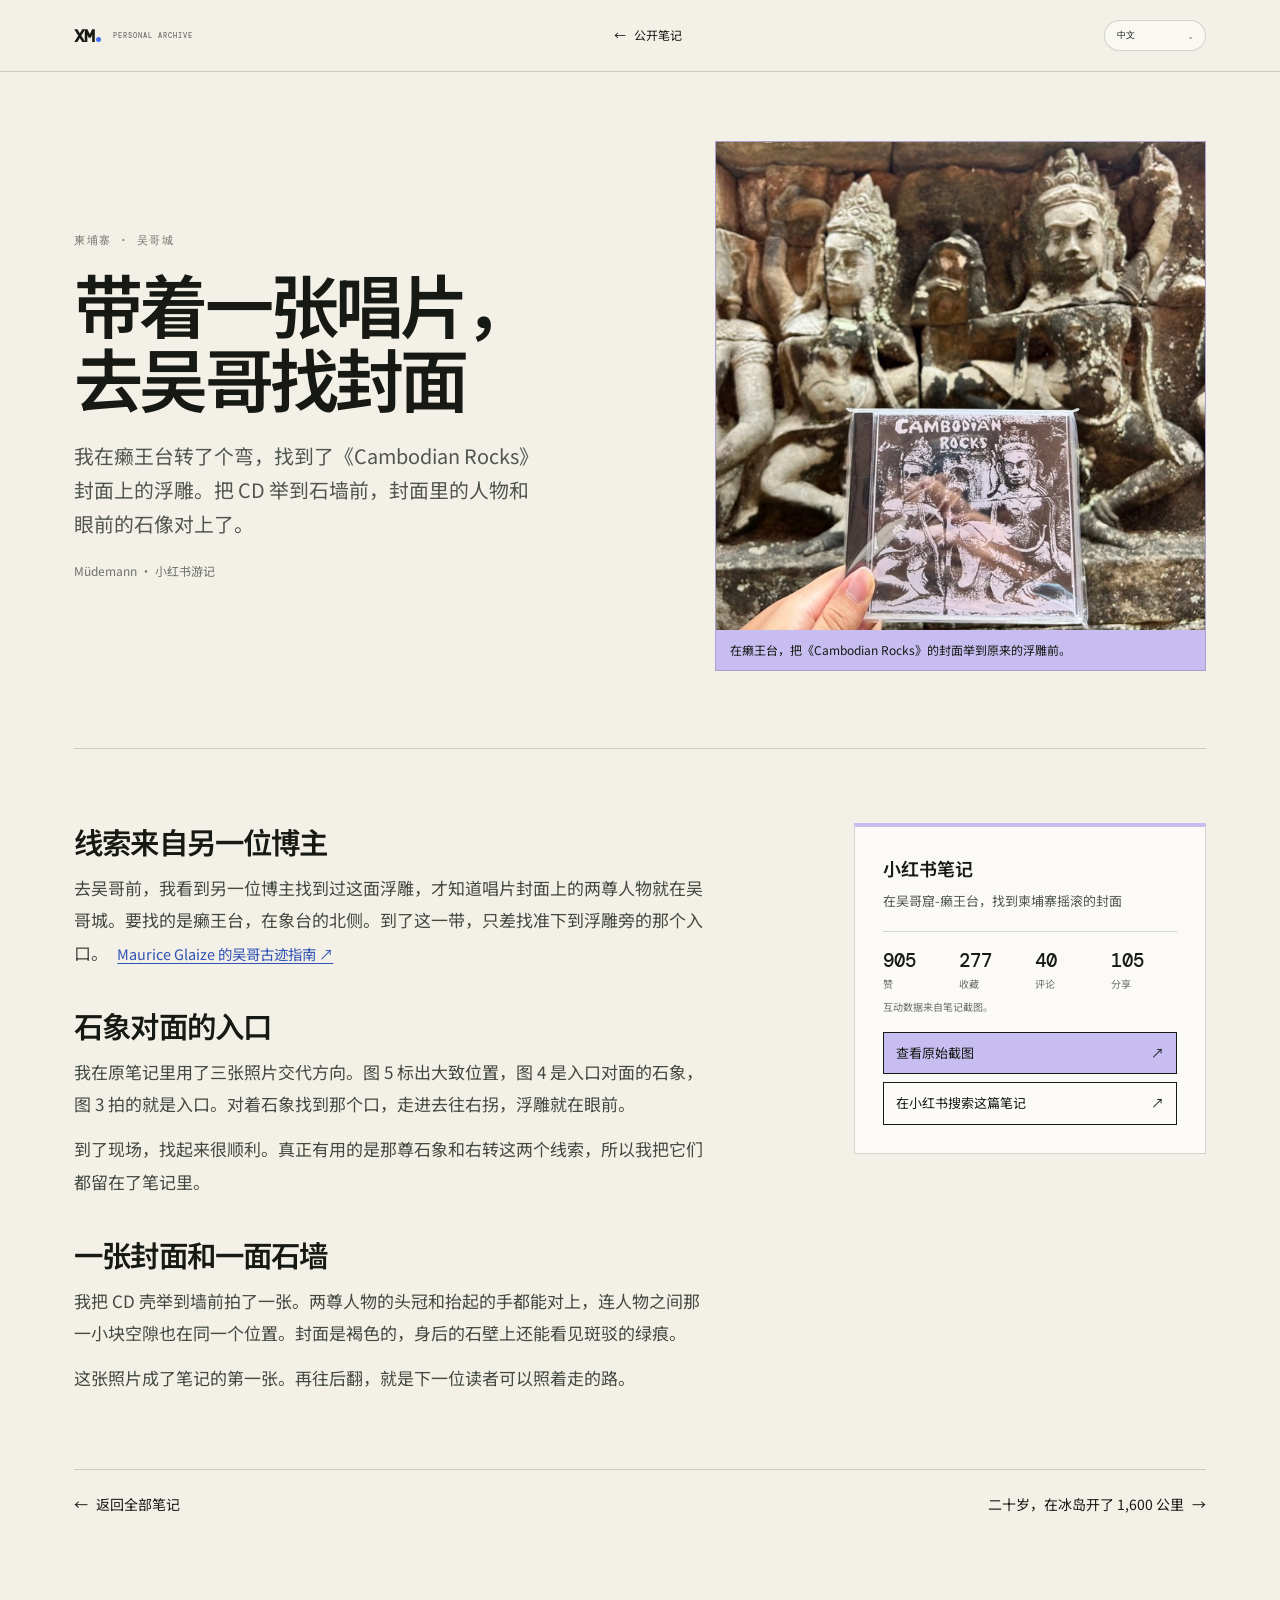
==== notes/angkor.html @ ea7322c1 "Remove private files and publish sanitized portfolio assets" ====
<!doctype html>
<html lang="zh-CN">
  <head>
    <meta charset="UTF-8" />
    <meta name="viewport" content="width=device-width, initial-scale=1.0" />
    <meta name="description" content="我在癞王台转了个弯，找到了《Cambodian Rocks》封面上的浮雕。把 CD 举到石墙前，封面里的人物和眼前的石像对上了。" />
    <title>带着一张唱片，去吴哥找封面 · 曹轩鸣</title>
    <link rel="icon" href="../assets/favicon.svg" type="image/svg+xml" />
    <link rel="preconnect" href="https://fonts.googleapis.com" />
    <link rel="preconnect" href="https://fonts.gstatic.com" crossorigin />
    <link href="https://fonts.googleapis.com/css2?family=DM+Mono:wght@400;500&amp;family=Noto+Sans+SC:wght@400;500;600&amp;display=swap" rel="stylesheet" />
    <link rel="stylesheet" href="../styles.css" />
    <script async src="https://www.googletagmanager.com/gtag/js?id=G-6K86D0B568"></script>
    <script>
      window.dataLayer = window.dataLayer || [];
      function gtag() { dataLayer.push(arguments); }
      gtag('js', new Date());
      gtag('config', 'G-6K86D0B568');
    </script>
  </head>
  <body class="story-page" data-story="angkor" data-next-story="iceland">
    <header class="nav story-nav">
      <a class="logo" href="../index.html" aria-label="曹轩鸣 · Personal Archive"><span>XM</span><small>PERSONAL ARCHIVE</small></a>
      <a class="story-back" href="../index.html#social"><span aria-hidden="true">←</span><span data-i18n="backToNotes">公开笔记</span></a>
      <div class="language-picker">
        <button class="lang" type="button" aria-expanded="false" aria-controls="story-language-options"><span class="current-language">中文</span>⌄</button>
        <div class="language-menu" id="story-language-options">
          <button type="button" data-lang="zh" class="active">中文 <span>CN</span></button>
          <button type="button" data-lang="en">English <span>EN</span></button>
          <button type="button" data-lang="de">Deutsch <span>DE</span></button>
          <button type="button" data-lang="nl">Nederlands <span>NL</span></button>
        </div>
      </div>
    </header>
    <main class="story-main section">
      <article aria-labelledby="story-title">
        <header class="story-hero">
          <div>
            <p class="section-index" data-i18n="place">柬埔寨 · 吴哥城</p>
            <h1 id="story-title" data-i18n="title">带着一张唱片，去吴哥找封面</h1>
            <p class="story-intro" data-i18n="intro">我在癞王台转了个弯，找到了《Cambodian Rocks》封面上的浮雕。把 CD 举到石墙前，封面里的人物和眼前的石像对上了。</p>
            <p class="story-byline">Müdemann <span aria-hidden="true">·</span> <span data-i18n="byline">小红书游记</span></p>
          </div>
          <figure class="story-hero-media">
            <div class="story-visual story-visual--angkor">
              <img src="../assets/web/note-angkor.jpg" width="647" height="1400" decoding="async" alt="" />
            </div>
            <figcaption data-i18n="caption">在癞王台，把《Cambodian Rocks》的封面举到原来的浮雕前。</figcaption>
          </figure>
        </header>
        <div class="story-layout">
          <div class="story-body">
            <section>
              <h2 data-i18n="section1">线索来自另一位博主</h2>
              <p><span data-i18n="section1p1">去吴哥前，我看到另一位博主找到过这面浮雕，才知道唱片封面上的两尊人物就在吴哥城。要找的是癞王台，在象台的北侧。到了这一带，只差找准下到浮雕旁的那个入口。</span> <a class="story-reference" href="https://www.theangkorguide.com/text/part-two/angkorthom/leperkingterrace.htm" target="_blank" rel="noopener" data-i18n="section1p1Link">Maurice Glaize 的吴哥古迹指南 ↗</a></p>
            </section>
            <section>
              <h2 data-i18n="section2">石象对面的入口</h2>
              <p data-i18n="section2p1">我在原笔记里用了三张照片交代方向。图 5 标出大致位置，图 4 是入口对面的石象，图 3 拍的就是入口。对着石象找到那个口，走进去往右拐，浮雕就在眼前。</p>
              <p data-i18n="section2p2">到了现场，找起来很顺利。真正有用的是那尊石象和右转这两个线索，所以我把它们都留在了笔记里。</p>
            </section>
            <section>
              <h2 data-i18n="section3">一张封面和一面石墙</h2>
              <p data-i18n="section3p1">我把 CD 壳举到墙前拍了一张。两尊人物的头冠和抬起的手都能对上，连人物之间那一小块空隙也在同一个位置。封面是褐色的，身后的石壁上还能看见斑驳的绿痕。</p>
              <p data-i18n="section3p2">这张照片成了笔记的第一张。再往后翻，就是下一位读者可以照着走的路。</p>
            </section>
          </div>
          <aside class="story-source" aria-labelledby="note-source-heading">
            <h2 id="note-source-heading" data-i18n="sourceTitle">小红书笔记</h2>
            <p class="story-original-title" lang="zh-CN">在吴哥窟-癞王台，找到柬埔寨摇滚的封面</p>
            <dl class="story-stats">
              <div><dt data-i18n="likes">赞</dt><dd>905</dd></div>
              <div><dt data-i18n="saves">收藏</dt><dd>277</dd></div>
              <div><dt data-i18n="comments">评论</dt><dd>40</dd></div>
              <div><dt data-i18n="shares">分享</dt><dd>105</dd></div>
            </dl>
            <p class="story-stats-source" data-i18n="statsSource">互动数据来自笔记截图。</p>
            <a class="story-source-link" href="../assets/IMG_6434.PNG" target="_blank" rel="noopener"><span data-i18n="openScreenshot">查看原始截图</span><span aria-hidden="true">↗</span></a>
            <a class="story-source-link" href="https://www.xiaohongshu.com/search_result/?keyword=%E7%99%9E%E7%8E%8B%E5%8F%B0%20%E6%89%BE%E5%88%B0%E6%9F%AC%E5%9F%94%E5%AF%A8%E6%91%87%E6%BB%9A%E7%9A%84%E5%B0%81%E9%9D%A2" target="_blank" rel="noopener"><span data-i18n="searchXhs">在小红书搜索这篇笔记</span><span aria-hidden="true">↗</span></a>
          </aside>
        </div>
      </article>
      <nav class="story-next" aria-label="故事导航">
        <a href="../index.html#social"><span aria-hidden="true">←</span><span data-i18n="allStories">返回全部笔记</span></a>
        <a href="./iceland.html" rel="next"><span data-i18n="nextStory">二十岁，在冰岛开了 1,600 公里</span><span aria-hidden="true">→</span></a>
      </nav>
    </main>
    <script src="../language.js"></script>
    <script src="./translations.js"></script>
  </body>
</html>
---- styles.css ----
:root {
  --ink: #171914;
  --paper: #f3f0e7;
  --paper-deep: #e8e4d9;
  --white: #fbfaf6;
  --muted: #6d716b;
  --line: rgba(23, 25, 20, .17);
  --blue: #456ff2;
  --blue-soft: #b9cdf8;
  --red: #f0644d;
  --lime: #d6ed68;
  --lilac: #c8bdf1;
  --pad: clamp(24px, 5.8vw, 92px);
}

* { box-sizing: border-box; }
html { scroll-behavior: smooth; }
body { margin: 0; background: var(--paper); color: var(--ink); font-family: "Noto Sans SC", sans-serif; overflow-x: hidden; }
a { color: inherit; text-decoration: none; }
button { color: inherit; font: inherit; }
[id] { scroll-margin-top: 82px; }
.section { padding-left: var(--pad); padding-right: var(--pad); }
.section-index { margin: 0; color: var(--muted); font: 500 11px "DM Mono", monospace; letter-spacing: .13em; text-transform: uppercase; }

/* Navigation */
.nav { position: fixed; z-index: 30; inset: 0 0 auto; height: 72px; padding: 0 var(--pad); display: flex; align-items: center; border-bottom: 1px solid var(--line); background: rgba(243, 240, 231, .88); backdrop-filter: blur(18px); }
.logo { display: flex; align-items: center; gap: 12px; }
.logo > span { font: 600 18px "DM Mono", monospace; letter-spacing: -.08em; }
.logo > span:after { content: ""; display: inline-block; width: 5px; height: 5px; margin-left: 3px; border-radius: 50%; background: var(--blue); }
.logo small { color: var(--muted); font: 500 7px "DM Mono", monospace; letter-spacing: .14em; }
.nav nav { display: flex; gap: 29px; margin: auto; font-size: 12px; }
.nav nav a { position: relative; transition: color .2s; }
.nav nav a:after { content: ""; position: absolute; left: 0; bottom: -8px; width: 0; height: 1px; background: currentColor; transition: width .25s; }
.nav nav a:hover:after, .nav nav a.active:after { width: 100%; }
.nav nav a.active { color: var(--blue); }
.language-picker { position: relative; }
.lang { min-width: 102px; padding: 8px 12px; display: flex; justify-content: space-between; align-items: center; gap: 10px; border: 1px solid var(--line); border-radius: 100px; background: rgba(251, 250, 246, .8); font: 500 9px "DM Mono", monospace; cursor: pointer; }
.language-menu { display: none; position: absolute; right: 0; top: 44px; width: 168px; padding: 6px; background: var(--white); border: 1px solid var(--ink); box-shadow: 5px 5px 0 var(--ink); }
.language-picker.open .language-menu { display: block; }
.language-menu button { width: 100%; padding: 10px 9px; display: flex; justify-content: space-between; border: 0; background: transparent; font-size: 11px; text-align: left; cursor: pointer; }
.language-menu button:hover, .language-menu button.active { background: var(--lime); }
.language-menu span { color: var(--muted); font: 8px "DM Mono", monospace; }

/* Hero */
.hero { min-height: max(760px, 100svh); padding-top: 130px; padding-bottom: 72px; position: relative; display: flex; flex-direction: column; justify-content: center; overflow: hidden; background: linear-gradient(120deg, var(--paper) 0 58%, #e9edf5 58% 100%); }
.hero-kicker { position: relative; z-index: 4; color: var(--muted); font: 500 9px "DM Mono", monospace; letter-spacing: .11em; text-transform: uppercase; }
.status-dot { display: inline-block; width: 6px; height: 6px; margin: 0 10px 1px 0; border-radius: 50%; background: var(--blue); }
.hero-place { margin-left: 26px; }
.hero h1 { position: relative; z-index: 4; width: 67%; margin: 38px 0 54px; font-size: clamp(48px, 6.4vw, 86px); font-weight: 600; line-height: 1.02; letter-spacing: -.075em; }
.hero h1 em, .contact h2 em { color: var(--red); font-family: "Playfair Display", serif; font-weight: 600; }
.scribble { position: relative; z-index: 1; white-space: nowrap; }
.scribble:after { content: ""; position: absolute; z-index: -1; left: 1%; right: -2%; bottom: 5%; height: 10px; border-radius: 50%; background: var(--lime); transform: rotate(-1deg); }
.hero-bottom { position: relative; z-index: 5; width: 57%; display: flex; justify-content: space-between; align-items: end; }
.hero-bottom p { margin: 0; color: #545952; font-size: 13px; line-height: 1.85; }
.round-link { width: 52px; height: 52px; display: grid; place-items: center; border: 1px solid var(--ink); border-radius: 50%; font-size: 18px; transition: .25s; }
.round-link:hover { color: white; background: var(--blue); border-color: var(--blue); transform: translateY(4px); }
.hero-photo { position: absolute; z-index: 2; right: 5.8vw; bottom: 8%; width: min(39vw, 600px); height: 59vh; min-height: 470px; margin: 0; overflow: hidden; background: var(--blue-soft); border: 1px solid rgba(23,25,20,.28); }
.hero-photo:after { content: ""; position: absolute; inset: 0; box-shadow: inset 0 0 0 1px rgba(255,255,255,.18); pointer-events: none; }
.hero-photo img { width: 100%; height: calc(100% - 52px); display: block; object-fit: cover; filter: saturate(.88) contrast(.96); transition: transform 1.2s cubic-bezier(.2,.7,.1,1); }
.hero-photo:hover img { transform: scale(1.025); }
.hero-photo figcaption { height: 52px; padding: 8px 12px; display: flex; flex-direction: column; justify-content: center; background: var(--blue-soft); }
.hero-photo figcaption span { color: #394154; font: 7px "DM Mono", monospace; }
.hero-photo figcaption b { margin-top: 3px; font-size: 10px; font-weight: 600; }
.hero-sticker { position: absolute; z-index: 6; display: flex; flex-direction: column; align-items: center; justify-content: center; text-align: center; font: 500 9px/1.5 "DM Mono", monospace; }
.sticker-one { top: 19%; right: 3.2vw; width: 78px; height: 78px; border: 1px solid var(--ink); border-radius: 50%; background: var(--paper); transform: rotate(8deg); }
.sticker-two { right: 39vw; bottom: 13%; width: 75px; height: 64px; background: var(--lime); transform: rotate(-4deg); }
.sticker-two { font-size: 20px; }
.sticker-two small { margin-top: 1px; font-size: 6px; letter-spacing: .08em; }
.orbit { display: none; }

/* Index */
.explore { padding-top: 105px; padding-bottom: 125px; background: var(--white); }
.explore-heading { margin-bottom: 48px; display: flex; align-items: end; justify-content: space-between; }
.explore-heading h2 { margin: 13px 0 0; font-size: clamp(32px, 3.8vw, 52px); font-weight: 600; letter-spacing: -.055em; }
.explore-heading > p { max-width: 310px; margin: 0; color: var(--muted); font-size: 12px; line-height: 1.8; }
.portal-grid { display: grid; grid-template-columns: repeat(4, 1fr); border-top: 1px solid var(--ink); border-bottom: 1px solid var(--ink); }
.portal-card { min-height: 285px; padding: 22px; position: relative; display: flex; flex-direction: column; align-items: flex-start; overflow: hidden; border: 0; border-right: 1px solid var(--line); background: transparent; text-align: left; cursor: pointer; transition: background .3s; }
.portal-card:last-child { border-right: 0; }
.portal-card:before { content: ""; position: absolute; inset: 0 auto 0 0; width: 3px; background: var(--accent); transform: scaleY(0); transform-origin: bottom; transition: transform .3s; }
.portal-card:hover { background: rgba(23,25,20,.025); }
.portal-card:hover:before { transform: scaleY(1); }
.academic-card { --accent: #e2bc36; }
.internship-card { --accent: var(--red); }
.social-card { --accent: var(--blue); }
.life-card { --accent: #8b73d4; }
.portal-no { color: var(--muted); font: 8px "DM Mono", monospace; }
.portal-icon { margin: auto 0; color: var(--accent); font: 500 36px "DM Mono", monospace; transition: transform .3s; }
.portal-card:hover .portal-icon { transform: translateY(-5px); }
.portal-card strong { font-size: 18px; font-weight: 600; }
.portal-card small { margin: 6px 0 22px; color: var(--muted); font-size: 11px; line-height: 1.55; }
.portal-card i { color: var(--muted); font: 9px "DM Mono", monospace; font-style: normal; letter-spacing: .06em; }
.ticker { padding: 11px 0; overflow: hidden; background: var(--blue); color: white; white-space: nowrap; font: 8px "DM Mono", monospace; letter-spacing: .17em; }
.ticker div { width: max-content; animation: ticker 30s linear infinite; }
.ticker i { margin: 0 28px; color: var(--lime); font-style: normal; }
@keyframes ticker { to { transform: translateX(-50%); } }

/* Profile */
.intro { padding-top: 135px; padding-bottom: 150px; }
.intro-grid { margin-top: 58px; display: grid; grid-template-columns: 1.18fr .82fr; gap: 10vw; }
.intro h2 { margin: 0; font-size: clamp(34px, 4.2vw, 60px); font-weight: 600; line-height: 1.13; letter-spacing: -.06em; }
.intro h2 span { color: var(--blue); }
.intro-copy > p { margin: 5px 0 48px; color: #575d56; font-size: 14px; line-height: 2; }
.facts { padding-top: 22px; display: grid; grid-template-columns: repeat(3, 1fr); gap: 18px; border-top: 1px solid var(--line); }
.facts strong { display: block; font: 400 26px "DM Mono", monospace; }
.facts span { display: block; margin-top: 5px; color: var(--muted); font-size: 9px; }
.travel-fact i { display: block; margin-top: 7px; color: var(--blue); font: 6px "DM Mono", monospace; font-style: normal; transition: transform .2s; }
.travel-fact:hover i { transform: translateX(5px); }

/* Practice */
.work { padding-top: 110px; padding-bottom: 125px; background: #1b1f1c; color: #f6f4ed; }
.work .section-index, .section-head > p:last-child { color: #8e9791; }
.section-head { display: flex; justify-content: space-between; }
.section-head > p:last-child { margin: 0; font: 8px "DM Mono", monospace; letter-spacing: .09em; }
.work-intro { margin: 52px 0 80px; display: grid; grid-template-columns: 1fr .65fr; gap: 12vw; align-items: end; }
.work-intro h2 { margin: 0; font-size: clamp(34px, 4.3vw, 60px); font-weight: 500; line-height: 1.1; letter-spacing: -.06em; }
.work-intro p { margin: 0 0 6px; color: #aeb5b0; font-size: 13px; line-height: 1.85; }
.work-card { padding: 35px 0; display: grid; grid-template-columns: 48px 1fr minmax(155px, 210px); gap: 3.5vw; border-top: 1px solid rgba(255,255,255,.16); transition: padding .25s, background .25s; }
.work-card:last-child { border-bottom: 1px solid rgba(255,255,255,.16); }
.work-card:hover { padding-left: 12px; padding-right: 12px; background: rgba(255,255,255,.025); }
.work-no { color: #707a74; font: 8px "DM Mono", monospace; }
.work-meta { display: flex; justify-content: space-between; gap: 18px; color: #b4bcb6; font: 12px "DM Mono", monospace; letter-spacing: .02em; }
.work-meta span:first-child { color: #f6f4ed; font-weight: 500; }
.work-meta span { overflow-wrap: anywhere; }
.work-meta i { font-style: normal; }
.work h3 { margin: 15px 0; font-size: clamp(21px, 2.15vw, 30px); font-weight: 500; letter-spacing: -.035em; }
.work-main > p { max-width: 700px; margin: 0; color: #adb4af; font-size: 13px; line-height: 1.8; }
.tags { display: flex; flex-wrap: wrap; gap: 6px; margin-top: 18px; }
.tags span { padding: 4px 8px; border: 1px solid #4b534e; border-radius: 30px; color: #aeb6b0; font: 7px "DM Mono", monospace; }
.metric { padding-left: 27px; display: grid; align-content: center; border-left: 1px solid rgba(255,255,255,.13); }
.metric strong { margin-top: 8px; color: #cbd7ff; font: 400 clamp(15px, 1.45vw, 21px) "DM Mono", monospace; }
.metric span { color: #9aa49d; font-size: 10px; }

/* Academic */
.education { padding-top: 135px; padding-bottom: 150px; background: var(--paper); }
.academic-intro { margin-bottom: 68px; display: grid; grid-template-columns: 150px 1fr .58fr; gap: 4vw; align-items: end; }
.academic-intro h2 { margin: 0; font-size: clamp(33px, 4vw, 56px); font-weight: 600; line-height: 1.1; letter-spacing: -.06em; }
.academic-intro h2 span { color: var(--blue); }
.academic-intro > p:last-child { margin: 0; color: var(--muted); font-size: 11px; line-height: 1.9; }
.edu-list article { padding: 27px 0; display: grid; grid-template-columns: 150px 1fr 1fr auto; align-items: center; border-top: 1px solid var(--line); }
.edu-list article:last-child { border-bottom: 1px solid var(--line); }
.edu-list time, .edu-list article > span { color: var(--muted); font: 8px "DM Mono", monospace; }
.edu-list h3 { margin: 0; font-size: 18px; font-weight: 600; }
.edu-list p { margin: 0; color: var(--muted); font-size: 10px; }
.course-rail { margin-top: 62px; }
.course-rail-head { margin-bottom: 18px; display: flex; align-items: end; justify-content: space-between; gap: 24px; }
.course-rail-head h3 { margin: 9px 0 0; font-size: 25px; font-weight: 500; letter-spacing: -.035em; }
.course-rail-head > span { color: var(--muted); font: 9px "DM Mono", monospace; }
.course-track { padding: 2px 2px 17px; display: grid; grid-auto-columns: minmax(285px, 1fr); grid-auto-flow: column; gap: 10px; overflow-x: auto; overscroll-behavior-inline: contain; scroll-snap-type: x mandatory; scrollbar-color: var(--blue) rgba(23,25,20,.1); scrollbar-width: thin; }
.course-track::-webkit-scrollbar { height: 6px; }
.course-track::-webkit-scrollbar-track { background: rgba(23,25,20,.08); }
.course-track::-webkit-scrollbar-thumb { background: var(--blue); }
.course-card { min-height: 255px; padding: 22px; position: relative; display: flex; flex-direction: column; scroll-snap-align: start; border: 1px solid var(--line); background: var(--white); }
.course-card:nth-child(2) { background: #d9e2f8; }
.course-card:nth-child(3) { background: #f2d5cf; }
.course-card > span { color: var(--muted); font: 9px "DM Mono", monospace; letter-spacing: .06em; }
.course-card h4 { max-width: 320px; margin: auto 0 12px; font-size: 20px; font-weight: 600; line-height: 1.28; letter-spacing: -.025em; }
.course-card p { max-width: 390px; margin: 0; color: #4e554f; font-size: 11px; line-height: 1.75; }
.course-card b { margin-top: 17px; color: var(--muted); font: 9px "DM Mono", monospace; letter-spacing: .07em; }
.thesis-feature { margin-top: 78px; padding: clamp(26px, 4.2vw, 58px); color: white; background: var(--blue); }
.thesis-title { position: relative; }
.thesis-title > span { color: #cbd7ff; font: 7px "DM Mono", monospace; letter-spacing: .08em; }
.thesis-title h3 { max-width: 80%; margin: 20px 0 2px; font-size: clamp(31px, 4.2vw, 58px); font-weight: 500; letter-spacing: -.06em; }
.thesis-title > p { margin: 0; color: #d8e0fb; font: 10px "DM Mono", monospace; }
.thesis-score { position: absolute; right: 0; top: 0; width: auto; height: auto; padding: 9px 11px; display: flex; flex-direction: column; align-items: flex-start; justify-content: center; border: 1px solid rgba(255,255,255,.42); }
.thesis-score b { font: 500 8px "DM Mono", monospace; letter-spacing: .05em; }
.thesis-score small { margin-top: 4px; color: #cbd7ff; font-size: 7px; }
.field-model { margin: 50px 0 42px; display: grid; grid-template-columns: 1.15fr .8fr 2.2fr .8fr 1.15fr; border: 1px solid rgba(255,255,255,.45); }
.field-model div { min-height: 95px; padding: 13px 9px; display: flex; flex-direction: column; justify-content: space-between; border-right: 1px solid rgba(255,255,255,.35); }
.field-model div:last-child { border: 0; }
.field-model div:nth-child(2), .field-model div:nth-child(4) { color: var(--ink); background: var(--lime); }
.field-model span { font: 6px "DM Mono", monospace; }
.field-model b { font-size: 10px; }
.thesis-details { display: grid; grid-template-columns: repeat(3, 1fr); gap: 35px; }
.thesis-details section > span { color: var(--lime); font: 7px "DM Mono", monospace; }
.thesis-details h4 { margin: 14px 0 9px; font-size: 16px; font-weight: 600; line-height: 1.45; }
.thesis-details p { margin: 0; color: #d2daf6; font-size: 11px; line-height: 1.8; }
/* Social writing */
.social-life { padding-top: 125px; padding-bottom: 130px; display: grid; grid-template-columns: minmax(270px, .76fr) minmax(0, 1.24fr); column-gap: clamp(42px, 6vw, 100px); row-gap: clamp(52px, 6vw, 96px); align-items: center; background: #eeeade; }
.social-copy { container-type: inline-size; }
.social-copy h2 { margin: 40px 0 25px; font-size: clamp(38px, 4.2vw, 66px); font-weight: 600; line-height: 1.08; letter-spacing: -.06em; text-wrap: balance; }
.social-copy h2:lang(zh-CN) { font-size: clamp(32px, 11cqi, 66px); }
.social-copy h2 span { color: var(--blue); font-family: "Playfair Display", serif; font-style: italic; }
.social-copy h2:lang(zh-CN) span { white-space: nowrap; }
.social-copy > p { max-width: 570px; margin: 0; color: #5d635d; font-size: 12px; line-height: 1.9; }
.social-id { margin-top: 28px; padding: 12px 0; display: flex; align-items: center; gap: 14px; border-top: 1px solid var(--line); border-bottom: 1px solid var(--line); font: 8px "DM Mono", monospace; }
.social-id b { font-weight: 500; }
.copy-id { margin-left: auto; padding: 6px 9px; border: 1px solid var(--ink); background: transparent; font-size: 8px; cursor: pointer; }
.copy-id:hover { color: white; background: var(--ink); }
.social-metrics { margin-top: 42px; display: flex; gap: 3.5vw; }
.social-metrics strong { display: block; font: 400 clamp(22px, 2.7vw, 38px) "DM Mono", monospace; }
.social-metrics small { color: var(--muted); font-size: 8px; }
.story-shelf { min-width: 0; }
.story-shelf h3 { margin: 0 0 16px; padding-bottom: 12px; border-bottom: 1px solid var(--line); font-size: 15px; font-weight: 600; }
.story-grid { display: grid; grid-template-columns: repeat(2, minmax(0, 1fr)); gap: 14px; }
.story-card { display: flex; flex-direction: column; border: 1px solid var(--line); background: var(--white); transition: transform .25s, border-color .25s, box-shadow .25s; }
.story-card:hover { transform: translateY(-3px); border-color: var(--ink); box-shadow: 4px 4px 0 rgba(23,25,20,.12); }
.story-card:focus-visible, .story-page a:focus-visible { outline: 2px solid var(--blue); outline-offset: 3px; }
.story-visual { position: relative; overflow: hidden; aspect-ratio: 16 / 9; background: var(--paper-deep); }
.story-visual img { position: absolute; top: 50%; left: 0; display: block; width: 100%; height: auto; transform: translateY(var(--story-image-y)); }
.story-visual--angkor { --story-image-y: -54.8%; }
.story-visual--iceland { --story-image-y: -56%; }
.story-night img { inset: 0; height: 100%; object-fit: cover; transform: none; }
.story-visual--freitag { --story-image-y: -28%; }
.story-card .story-visual--freitag img { left: -7%; width: 114%; }
.story-card-copy { position: relative; flex: 1; padding: 16px 32px 20px 16px; border-top: 1px solid var(--line); }
.story-card-copy p { margin: 8px 0 0; color: #5d635d; font-size: 12px; line-height: 1.6; }
.story-card-copy .story-place { margin: 0; color: var(--muted); font: 500 10px/1.4 "DM Mono", "Noto Sans SC", monospace; letter-spacing: .04em; }
.story-card-copy h4 { margin: 7px 0 0; font-size: clamp(16px, 1.55vw, 23px); font-weight: 600; line-height: 1.25; letter-spacing: -.03em; }
.story-card-arrow { position: absolute; right: 13px; bottom: 15px; color: var(--blue); font: 18px "DM Mono", monospace; }
.note-gallery { grid-column: 1 / -1; min-width: 0; }
.gallery-label { padding: 0 2px 8px; display: flex; align-items: center; justify-content: space-between; gap: 20px; border-bottom: 1px solid var(--ink); color: var(--muted); font: 10px "DM Mono", "Noto Sans SC", monospace; letter-spacing: .04em; }
.gallery-utility, .note-scroll-controls { display: flex; align-items: center; }
.gallery-utility { gap: 13px; }
.note-scroll-controls button { width: 30px; height: 25px; padding: 0; border: 1px solid var(--line); background: transparent; font: 10px "DM Mono", monospace; cursor: pointer; transition: .2s; }
.note-scroll-controls button + button { border-left: 0; }
.note-scroll-controls button:hover { color: white; background: var(--blue); }
.note-scroll-controls button:disabled { opacity: .25; cursor: default; background: transparent; color: inherit; }
.note-stack { padding: 15px 2px 18px; display: flex; gap: 14px; overflow-x: auto; overscroll-behavior-inline: contain; scroll-snap-type: x mandatory; scrollbar-color: var(--blue) rgba(23,25,20,.1); scrollbar-width: thin; }
.note-stack::-webkit-scrollbar { height: 6px; }
.note-stack::-webkit-scrollbar-track { background: rgba(23,25,20,.08); }
.note-stack::-webkit-scrollbar-thumb { background: var(--blue); }
.note-card { flex: 0 0 clamp(238px, 22vw, 292px); scroll-snap-align: start; border: 1px solid var(--line); background: var(--white); transition: transform .28s, border-color .28s, box-shadow .28s; }
.note-card:nth-child(2) { background: #e0e8f8; }
.note-card:nth-child(3) { background: #f0dcd7; }
.note-card:nth-child(4) { background: #e7e2f3; }
.note-card:nth-child(5) { background: var(--lime); }
.note-card:hover { border-color: var(--ink); transform: translateY(-4px); box-shadow: 5px 5px 0 rgba(23,25,20,.1); }
.media-trigger { position: relative; display: block; padding: 0; overflow: hidden; border: 0; background: #d7d7d2; cursor: zoom-in; }
.media-trigger:focus-visible { outline: 3px solid var(--lime); outline-offset: -3px; }
.note-shot { width: 100%; aspect-ratio: 647 / 1400; border-bottom: 1px solid var(--line); }
.note-shot img, .photo-frame img { width: 100%; height: 100%; display: block; object-fit: cover; transition: transform .7s cubic-bezier(.2,.7,.1,1), filter .4s; }
.note-shot:hover img, .photo-frame:hover img { transform: scale(1.025); }
.note-shot-night { background: #08101b; }
.note-shot-night img { object-fit: contain; }
.media-expand { position: absolute; z-index: 2; right: 10px; top: 10px; padding: 6px 8px; color: var(--ink); background: rgba(243,240,231,.9); border: 1px solid rgba(23,25,20,.55); font: 6px "DM Mono", monospace; letter-spacing: .08em; transition: color .2s, background .2s; }
.media-trigger:hover .media-expand { color: white; background: var(--blue); }
.note-meta { min-height: 112px; padding: 15px 16px 16px; display: flex; flex-direction: column; }
.note-meta > span, .note-meta p { margin: 0; color: var(--muted); font: 7px "DM Mono", monospace; }
.note-meta h3 { margin: 11px 0 auto; font-size: 14px; font-weight: 600; line-height: 1.42; }
.note-meta p { padding-top: 11px; }

/* Note detail pages */
.story-page { --story-accent: var(--blue-soft); }
.story-page[data-story="angkor"] { --story-accent: var(--lilac); }
.story-page[data-story="borneo"] { --story-accent: #f0dcd7; }
.story-page[data-story="freitag"] { --story-accent: var(--lime); }
.story-nav { justify-content: space-between; gap: 16px; }
.story-back { display: flex; align-items: center; gap: 8px; font-size: 12px; line-height: 1.4; }
.story-back:hover, .story-next a:hover { color: var(--blue); }
.story-main { max-width: 1440px; margin-inline: auto; padding-top: clamp(100px, 11vw, 158px); padding-bottom: clamp(56px, 8vw, 112px); }
.story-hero { display: grid; grid-template-columns: minmax(0, 1.15fr) minmax(0, 1fr); align-items: center; gap: clamp(32px, 6vw, 94px); padding-bottom: clamp(36px, 6vw, 80px); border-bottom: 1px solid var(--line); }
.story-hero h1 { margin: 18px 0 24px; font-size: clamp(38px, 5.4vw, 80px); font-weight: 600; line-height: 1.08; letter-spacing: -.055em; text-wrap: balance; overflow-wrap: anywhere; }
.story-intro { max-width: 42ch; margin: 0; color: #515651; font-size: clamp(16px, 1.55vw, 21px); line-height: 1.7; }
.story-byline { margin: 22px 0 0; color: var(--muted); font-size: 12px; }
.story-hero-media { min-width: 0; margin: 0; border: 1px solid var(--line); background: var(--story-accent); }
.story-hero-media .story-visual { aspect-ratio: 4 / 3; }
.story-hero-media .story-visual--angkor { --story-image-y: -46%; aspect-ratio: 1 / 1; }
.story-hero-media .story-night { aspect-ratio: 1170 / 765; }
.story-hero-media .story-visual--freitag { --story-image-y: -43%; aspect-ratio: 4 / 5; }
.story-hero-media figcaption { padding: 11px 14px; font-size: 12px; line-height: 1.5; }
.story-layout { display: grid; grid-template-columns: minmax(0, 2fr) minmax(240px, 1fr); align-items: start; gap: clamp(32px, 6vw, 94px); padding: clamp(36px, 6vw, 74px) 0; }
.story-body { max-width: 70ch; }
.story-body section + section { margin-top: 38px; }
.story-body h2 { margin: 0 0 12px; font-size: clamp(21px, 2.3vw, 32px); font-weight: 600; letter-spacing: -.03em; line-height: 1.25; }
.story-body p { margin: 0 0 13px; color: #444a41; font-size: clamp(15px, 1.4vw, 17px); line-height: 1.9; }
.story-body section p:last-child { margin-bottom: 0; }
.story-reference { display: inline-block; margin-inline-start: .35em; color: #2f52b4; font-size: .85em; text-decoration: underline; text-underline-offset: 3px; }
.story-source { padding: clamp(16px, 2.5vw, 28px); border: 1px solid var(--line); border-top: 4px solid var(--story-accent); background: var(--white); }
.story-source h2 { margin: 0 0 10px; font-size: 18px; font-weight: 600; }
.story-original-title { margin: 0; color: #515651; font-size: 13px; line-height: 1.55; }
.story-stats { display: grid; grid-template-columns: repeat(4, minmax(0, 1fr)); gap: 10px; margin: 20px 0 8px; padding-top: 16px; border-top: 1px solid var(--line); }
.story-stats div { display: flex; flex-direction: column-reverse; gap: 4px; }
.story-stats dd { margin: 0; font: 500 19px "DM Mono", monospace; }
.story-stats dt, .story-stats-source { color: var(--muted); font-size: 10px; line-height: 1.45; }
.story-stats dt { overflow-wrap: anywhere; }
.story-stats-source { margin: 0 0 18px; }
.story-source-link { display: flex; justify-content: space-between; align-items: center; gap: 10px; padding: 11px 12px; border: 1px solid var(--ink); background: var(--story-accent); font-size: 13px; line-height: 1.4; }
.story-source-link:hover { color: var(--white); background: var(--ink); }
.story-source-link + .story-source-link { margin-top: 8px; background: transparent; }
.story-source-link + .story-source-link:hover { color: var(--ink); background: var(--paper-deep); }
.story-next { display: flex; flex-wrap: wrap; justify-content: space-between; align-items: center; gap: 20px; padding: 24px 0; border-top: 1px solid var(--line); font-size: 14px; }
.story-next a { display: inline-flex; align-items: center; gap: 8px; }

@media (max-width: 780px) {
  .story-hero, .story-layout { grid-template-columns: 1fr; }
  .story-hero-media { max-width: 550px; }
  .story-hero-media .story-visual--freitag { aspect-ratio: 1 / 1; }
}

/* Life & travel map */
.life { padding-top: 130px; padding-bottom: 140px; color: white; background: #171b18; }
.life .section-index { color: #7f8983; }
.life-head { margin-bottom: 66px; display: grid; grid-template-columns: 150px 1fr .58fr; gap: 4vw; align-items: end; }
.life-head h2 { margin: 0; font-size: clamp(38px, 5.1vw, 73px); font-weight: 500; line-height: 1; letter-spacing: -.06em; }
.life-head em { color: var(--lime); font-family: "Playfair Display", serif; }
.life-head > p:last-child { margin: 0; color: #9fa7a1; font-size: 10px; line-height: 1.9; }
.life-collage { display: grid; grid-template-columns: repeat(3, 1fr); gap: 10px; }
.life-tile { min-width: 0; padding: 23px; position: relative; overflow: hidden; }
.photo-journal { min-width: 0; margin: 0 0 60px; grid-column: 1 / -1; }
.photo-journal-head { margin-bottom: 18px; padding-bottom: 17px; display: flex; align-items: end; justify-content: space-between; gap: 30px; border-bottom: 1px solid #454d48; }
.photo-journal-head span { color: #838d87; font: 7px "DM Mono", monospace; letter-spacing: .1em; }
.photo-journal-head h3 { margin: 8px 0 0; font-size: clamp(20px, 2.3vw, 32px); font-weight: 500; letter-spacing: -.035em; }
.photo-journal-head p { max-width: 320px; margin: 0; color: #939d97; font-size: 9px; line-height: 1.7; }
.photo-atlas { display: grid; grid-template-columns: repeat(12, minmax(0, 1fr)); grid-template-rows: clamp(270px, 24vw, 350px) clamp(190px, 17vw, 250px); gap: 10px; }
.photo-frame { min-width: 0; min-height: 0; margin: 0; position: relative; overflow: hidden; background: #262c28; }
.photo-frame .media-trigger { width: 100%; height: 100%; }
.photo-frame img { filter: saturate(.82) contrast(.94); }
.photo-frame:hover img { filter: saturate(.98) contrast(.98); }
.photo-seagulls { grid-column: 1 / 7; grid-row: 1; }
.photo-esn { grid-column: 1 / 7; grid-row: 2; }
.photo-barcelona { grid-column: 7 / 10; grid-row: 1 / 3; }
.photo-allianz { grid-column: 10 / 13; grid-row: 1 / 3; }
.photo-seagulls img { object-position: 56% 42%; }
.photo-esn img { object-position: 50% 55%; }
.photo-barcelona img { object-position: 48% 50%; }
.photo-allianz img { object-position: 47% 52%; }
.photo-frame:after { content: ""; position: absolute; z-index: 1; inset: 42% 0 0; pointer-events: none; background: linear-gradient(transparent, rgba(9,12,10,.78)); }
.frame-no { position: absolute; z-index: 2; left: 11px; top: 11px; padding: 6px 8px; color: white; background: rgba(14,18,15,.63); font: 6px "DM Mono", monospace; letter-spacing: .08em; }
.photo-frame figcaption { position: absolute; z-index: 2; right: 15px; bottom: 14px; left: 15px; display: flex; flex-direction: column; pointer-events: none; }
.photo-frame figcaption span { color: #c0c7c2; font: 6px "DM Mono", monospace; letter-spacing: .08em; }
.photo-frame figcaption b { margin-top: 5px; color: white; font-size: 11px; font-weight: 500; line-height: 1.45; }
.tile-map { grid-column: 1 / -1; min-height: 620px; padding: clamp(19px, 3vw, 36px); overflow: visible; background: #262c28; }
.travel-map-head { position: relative; z-index: 3; display: flex; justify-content: space-between; align-items: center; gap: 25px; }
.map-count { display: flex; align-items: center; gap: 16px; }
.map-count > strong { color: var(--lime); font: 400 clamp(50px, 6.5vw, 88px) "DM Mono", monospace; }
.map-count > span { display: flex; flex-direction: column; }
.map-count b { font-size: 13px; }
.map-count small { margin-top: 4px; color: #89928c; font: 6px "DM Mono", monospace; }
.year-filters { display: flex; flex-wrap: wrap; gap: 6px; }
.year-filters button { padding: 7px 11px; border: 1px solid #5b645e; border-radius: 100px; background: transparent; color: #b8c0bb; font: 8px "DM Mono", monospace; cursor: pointer; transition: .2s; }
.year-filters button i { margin-left: 2px; opacity: .5; font-style: normal; }
.year-filters button:hover, .year-filters button.active { color: var(--ink); border-color: var(--lime); background: var(--lime); }
.map-stage { width: 100%; margin: 4px 0 -5px; position: relative; }
.world-map { width: 100%; height: auto; display: block; overflow: visible; }
.travel-dot { cursor: pointer; transform-box: fill-box; transform-origin: center; transition: opacity .25s, transform .25s; }
.travel-dot:hover, .travel-dot:focus { outline: none; transform: scale(1.9); }
.travel-dot.dimmed { opacity: .07; pointer-events: none; }
.travel-dot .pulse { opacity: 0; fill: currentColor; transform: scale(.8); transform-box: fill-box; transform-origin: center; transition: opacity .2s, transform .2s; }
.travel-dot:hover .pulse, .travel-dot:focus .pulse { opacity: .22; transform: scale(2.1); }
.travel-dot[data-year="2023"] { color: var(--red); }
.travel-dot[data-year="2023"] .core, .dot-2023 { fill: var(--red); background: var(--red); }
.travel-dot[data-year="2024"] { color: var(--lime); }
.travel-dot[data-year="2024"] .core, .dot-2024 { fill: var(--lime); background: var(--lime); }
.travel-dot[data-year="2025"] { color: #76a1ff; }
.travel-dot[data-year="2025"] .core, .dot-2025 { fill: #76a1ff; background: #76a1ff; }
.travel-dot[data-year="2026"] { color: var(--lilac); }
.travel-dot[data-year="2026"] .core, .dot-2026 { fill: var(--lilac); background: var(--lilac); }
.travel-dot.home { color: white; }
.travel-dot.home .core { fill: #262c28; stroke: white; stroke-width: 3; }
.travel-dot.home .pulse { opacity: .13; fill: white; transform: scale(1.45); }
.map-tooltip { position: absolute; z-index: 5; left: 0; top: 0; opacity: 0; padding: 7px 9px; transform: translate(-50%, calc(-100% - 11px)); pointer-events: none; white-space: nowrap; color: var(--ink); background: var(--lime); border: 1px solid var(--ink); box-shadow: 3px 3px 0 var(--ink); font-size: 9px; transition: opacity .15s; }
.map-tooltip.visible { opacity: 1; }
.map-tooltip b { display: block; font-weight: 600; }
.map-tooltip span { font: 6px "DM Mono", monospace; }
.map-footer { position: relative; z-index: 3; padding-top: 15px; display: flex; justify-content: space-between; align-items: center; gap: 20px; border-top: 1px solid #454d48; }
.map-legend { display: flex; flex-wrap: wrap; gap: 15px; }
.map-legend > span { display: flex; align-items: center; gap: 5px; color: #aeb5b1; font: 6px "DM Mono", monospace; }
.map-legend b { font-weight: 400; }
.legend-dot { width: 6px; height: 6px; display: inline-block; border-radius: 50%; }
.legend-home { width: 7px; height: 7px; display: inline-block; border: 1.5px solid white; border-radius: 50%; }
.country-list-toggle { padding: 0; border: 0; background: transparent; color: white; white-space: nowrap; font: 7px "DM Mono", monospace; cursor: pointer; }
.country-list-toggle i { margin-left: 5px; color: var(--lime); font-size: 13px; font-style: normal; }
.country-list { margin-top: 20px; padding-top: 20px; grid-template-columns: repeat(4, 1fr); gap: 7px 18px; border-top: 1px solid #454d48; }
.country-list.open { display: grid; }
.country-list div { padding-bottom: 5px; display: flex; justify-content: space-between; gap: 8px; border-bottom: 1px solid #38403b; color: #c3cac6; font-size: 8px; }
.country-list time { color: #79837d; font: 6px "DM Mono", monospace; }
.tile-football, .tile-language, .tile-note { min-height: 235px; }
.tile-football { color: var(--ink); background: var(--lime); }
.tile-football > span { font-size: 40px; }
.tile-football h3 { max-width: 280px; margin: 7px 0 5px; font-size: 19px; line-height: 1.24; }
.tile-football p, .tile-language p { margin: 0; font-size: 9px; line-height: 1.65; }
.tile-language { color: var(--ink); background: #bdcff2; }
.tile-language > span { font: 7px "DM Mono", monospace; }
.tile-language h3 { margin: 67px 0 7px; font-size: 21px; }
.tile-note { color: var(--ink); background: var(--red); }
.tile-note small, .tile-note span { font: 7px "DM Mono", monospace; }
.tile-note p { margin: 26px 0; font-size: 23px; font-weight: 500; line-height: 1.35; }

/* Shared photo viewer */
body.lightbox-open { overflow: hidden; }
.media-lightbox { width: 100vw; max-width: none; height: 100dvh; max-height: none; margin: 0; padding: 0; overflow: hidden; border: 0; color: white; background: rgba(12, 14, 12, .96); }
.media-lightbox::backdrop { background: rgba(12, 14, 12, .86); backdrop-filter: blur(9px); }
.media-lightbox[open] { display: grid; place-items: center; animation: lightbox-in .22s ease-out; }
.lightbox-shell { width: 100%; height: 100%; padding: 52px clamp(18px, 4vw, 64px) 17px; position: relative; display: grid; grid-template-rows: minmax(0, 1fr) auto; }
.lightbox-shell > figure { min-width: 0; min-height: 0; margin: 0; display: flex; flex-direction: column; align-items: center; justify-content: center; gap: 12px; }
.lightbox-image { max-width: 100%; max-height: calc(100dvh - 132px); width: auto; height: auto; display: block; object-fit: contain; opacity: 1; box-shadow: 0 20px 70px rgba(0,0,0,.38); transition: opacity .18s; }
.lightbox-image.loading { opacity: .25; }
.lightbox-shell figcaption { min-height: 16px; color: #d6dbd7; font-size: 10px; letter-spacing: .02em; text-align: center; }
.lightbox-close { width: 34px; height: 34px; padding: 0; position: absolute; z-index: 3; top: 14px; right: clamp(18px, 4vw, 64px); border: 1px solid rgba(255,255,255,.4); border-radius: 50%; color: white; background: transparent; font: 300 22px/1 "DM Mono", monospace; cursor: pointer; transition: .2s; }
.lightbox-close:hover { color: var(--ink); border-color: var(--lime); background: var(--lime); transform: rotate(8deg); }
.lightbox-bar { min-height: 39px; margin-top: 7px; display: flex; align-items: end; justify-content: space-between; border-top: 1px solid rgba(255,255,255,.2); }
.lightbox-count { color: #8e9891; font: 7px "DM Mono", monospace; letter-spacing: .1em; }
.lightbox-nav { display: flex; }
.lightbox-nav button { width: 47px; height: 31px; border: 1px solid rgba(255,255,255,.28); border-bottom: 0; color: white; background: transparent; cursor: pointer; transition: .2s; }
.lightbox-nav button + button { border-left: 0; }
.lightbox-nav button:hover { color: var(--ink); background: var(--lime); }
@keyframes lightbox-in { from { opacity: 0; } }

/* Toolbox & contact */
.skills { padding-top: 115px; padding-bottom: 130px; background: var(--paper-deep); }
.skill-cloud { margin: 48px 0 70px; display: flex; flex-wrap: wrap; gap: 8px; }
.skill-cloud span { padding: 11px 17px; border: 1px solid #a6aaa3; border-radius: 100px; font: 11px "DM Mono", monospace; transition: .2s; }
.skill-cloud span:hover { color: white; border-color: var(--blue); background: var(--blue); transform: translateY(-2px); }
.project-link { padding: 25px 0; display: flex; justify-content: space-between; align-items: center; border-top: 1px solid #aaaea7; border-bottom: 1px solid #aaaea7; font-size: 18px; }
.project-link small { display: block; margin-bottom: 6px; color: var(--muted); font: 7px "DM Mono", monospace; }
.project-link b { color: var(--blue); font-size: 27px; transition: transform .25s; }
.project-link:hover b { transform: translate(5px, -5px); }
.contact { min-height: 80vh; padding-top: 105px; display: flex; flex-direction: column; color: white; background: var(--blue); }
.contact .section-index { color: #c9d5ff; }
.contact h2 { margin: 52px 0; font-size: clamp(46px, 7.2vw, 102px); font-weight: 500; line-height: 1; letter-spacing: -.065em; }
.contact h2 em { color: var(--lime); }
.contact-link { align-self: flex-start; padding: 13px 16px; border: 1px solid rgba(255,255,255,.55); color: white; font: clamp(15px, 1.8vw, 25px) "DM Mono", monospace; transition: color .2s, background .2s, border-color .2s; }
.contact-link [aria-hidden] { display: inline-block; transition: transform .2s; }
.contact-link:hover { color: var(--ink); border-color: var(--lime); background: var(--lime); }
.contact-link:hover [aria-hidden] { transform: translate(5px, -5px); }
footer { margin-top: auto; padding: 23px 0; display: flex; justify-content: space-between; gap: 18px; border-top: 1px solid rgba(255,255,255,.35); font: 7px "DM Mono", monospace; }

/* Motion */
.reveal { opacity: 0; transform: translateY(20px); transition: opacity .7s ease, transform .7s ease; }
.reveal.visible { opacity: 1; transform: none; }

@media (max-width: 980px) {
  .nav nav { display: none; }
  .language-picker { margin-left: auto; }
  .hero { background: linear-gradient(120deg, var(--paper) 0 65%, #e9edf5 65%); }
  .hero h1 { width: 78%; }
  .hero-photo { right: 4vw; width: 38vw; height: 48vh; min-height: 420px; opacity: .72; }
  .hero-bottom { width: 66%; }
  .sticker-two { right: 38vw; }
  .portal-grid { grid-template-columns: 1fr 1fr; }
  .portal-card:nth-child(2) { border-right: 0; }
  .portal-card:nth-child(-n+2) { border-bottom: 1px solid var(--line); }
  .intro-grid { grid-template-columns: 1fr; gap: 45px; }
  .work-intro { grid-template-columns: 1fr; gap: 35px; }
  .work-intro p { max-width: 590px; }
  .work-card { grid-template-columns: 36px 1fr; }
  .metric { grid-column: 2; padding: 15px 0 0; grid-template-columns: repeat(4, auto); align-items: center; border-left: 0; border-top: 1px solid rgba(255,255,255,.12); }
  .academic-intro, .life-head { grid-template-columns: 1fr; }
  .academic-intro > p:last-child, .life-head > p:last-child { max-width: 570px; }
  .edu-list article { grid-template-columns: 130px 1fr 1fr; }
  .edu-list article > span { display: none; }
  .course-rail { margin-top: 48px; }
  .course-track { grid-auto-columns: minmax(280px, 72vw); }
  .social-life { grid-template-columns: 1fr; }
  .note-card { flex-basis: clamp(230px, 34vw, 285px); }
  .life-collage { grid-template-columns: 1fr 1fr; grid-template-rows: auto auto; }
  .photo-journal { grid-column: 1 / -1; }
  .tile-map { grid-column: 1 / -1; min-height: auto; }
  .tile-note { grid-column: 1 / -1; }
  .country-list { grid-template-columns: repeat(3, 1fr); }
}

@media (max-width: 620px) {
  .nav { height: 64px; }
  .logo small { display: none; }
  .hero { min-height: 760px; padding-top: 105px; background: var(--paper); }
  .hero h1 { width: 100%; margin: 28px 0 38px; font-size: 45px; }
  .hero-place { display: none; }
  .hero-photo { right: 0; bottom: 10%; width: 64vw; height: 38vh; min-height: 310px; opacity: .5; }
  .hero-photo figcaption b { line-height: 1.35; overflow-wrap: anywhere; }
  .hero-bottom { width: 78%; }
  .hero-bottom p { font-size: 11px; }
  .sticker-one { display: none; }
  .sticker-two { right: auto; left: 22px; bottom: 8%; }
  .explore { padding-top: 80px; padding-bottom: 90px; }
  .explore-heading { display: block; }
  .explore-heading > p { margin-top: 18px; }
  .portal-grid { grid-template-columns: 1fr; }
  .portal-card { min-height: 190px; border-right: 0; border-bottom: 1px solid var(--line); }
  .portal-card:last-child { border-bottom: 0; }
  .portal-icon { margin: 30px 0; }
  .intro { padding-top: 90px; padding-bottom: 100px; }
  .intro h2 { font-size: 38px; }
  .facts { gap: 8px; }
  .facts strong { font-size: 22px; }
  .work { padding-top: 80px; padding-bottom: 90px; }
  .work-intro { margin: 38px 0 60px; }
  .work-card { display: block; }
  .work-no { margin-bottom: 15px; }
  .work-meta { align-items: flex-start; flex-wrap: wrap; gap: 6px 15px; line-height: 1.5; }
  .work-meta span:last-child { color: #939c96; }
  .metric { margin-top: 20px; display: grid; grid-template-columns: auto 1fr; }
  .education { padding-top: 90px; padding-bottom: 100px; }
  .academic-intro { margin-bottom: 40px; }
  .edu-list article { grid-template-columns: 1fr; gap: 6px; }
  .course-rail-head { display: block; }
  .course-rail-head > span { display: block; margin-top: 12px; }
  .course-card { min-height: 270px; padding: 19px; }
  .course-card h4 { font-size: 18px; }
  .thesis-title h3 { max-width: 100%; margin-top: 78px; }
  .thesis-score { width: auto; height: auto; }
  .field-model { grid-template-columns: 1fr; }
  .field-model div { min-height: 48px; flex-direction: row; align-items: center; border-right: 0; border-bottom: 1px solid rgba(255,255,255,.35); }
  .thesis-details { grid-template-columns: 1fr; gap: 18px; }
  .social-life { padding-top: 64px; padding-bottom: 95px; row-gap: 36px; }
  .social-copy h2 { margin: 24px 0 16px; }
  .social-id { margin-top: 20px; flex-wrap: wrap; }
  .copy-id { margin-left: 0; }
  .social-metrics { margin-top: 24px; justify-content: space-between; gap: 8px; }
  .story-grid { grid-template-columns: 1fr; }
  .story-card .story-visual { aspect-ratio: 2 / 1; }
  .story-card-copy h4 { font-size: 20px; }
  .gallery-utility > span { display: none; }
  .note-stack { width: calc(100% + var(--pad)); padding-right: var(--pad); }
  .note-card { flex-basis: min(78vw, 292px); }
  .life { padding-top: 90px; padding-bottom: 100px; }
  .life-collage { grid-template-columns: 1fr; }
  .photo-journal, .tile-map, .tile-note { grid-column: 1; }
  .photo-journal { margin-bottom: 38px; }
  .photo-journal-head { display: block; }
  .photo-journal-head p { margin-top: 12px; }
  .photo-atlas { grid-template-columns: 1fr 1fr; grid-template-rows: auto; }
  .photo-frame { grid-row: auto; }
  .photo-seagulls { grid-column: 1 / -1; aspect-ratio: 4 / 3; }
  .photo-esn { grid-column: 1 / -1; aspect-ratio: 3 / 2; }
  .photo-barcelona, .photo-allianz { grid-column: auto; aspect-ratio: 3 / 4; }
  .photo-seagulls img { object-position: 55% 42%; }
  .photo-frame figcaption { right: 10px; bottom: 10px; left: 10px; }
  .photo-frame figcaption b { font-size: 9px; }
  .photo-frame .media-expand { display: none; }
  .travel-map-head { display: block; }
  .year-filters { margin-top: 15px; }
  .year-filters button { padding: 6px 8px; }
  .map-stage { width: calc(100% + 14px); margin: 16px -7px 4px; }
  .map-footer { display: block; }
  .map-legend { gap: 9px; }
  .country-list-toggle { margin-top: 15px; }
  .country-list.open { grid-template-columns: 1fr 1fr; }
  .tile-football, .tile-language, .tile-note { min-height: 210px; }
  .contact { min-height: 72vh; }
  .contact h2 { font-size: 45px; }
  .contact-link { padding: 11px 13px; font-size: 13px; }
  footer { flex-wrap: wrap; }
  .lightbox-shell { padding: 48px 12px 11px; }
  .lightbox-close { top: 10px; right: 12px; }
  .lightbox-image { max-height: calc(100dvh - 125px); }
}

@media (prefers-reduced-motion: reduce) {
  html { scroll-behavior: auto; }
  *, *:before, *:after { animation-duration: .01ms !important; animation-iteration-count: 1 !important; transition-duration: .01ms !important; }
  .reveal { opacity: 1; transform: none; }
}
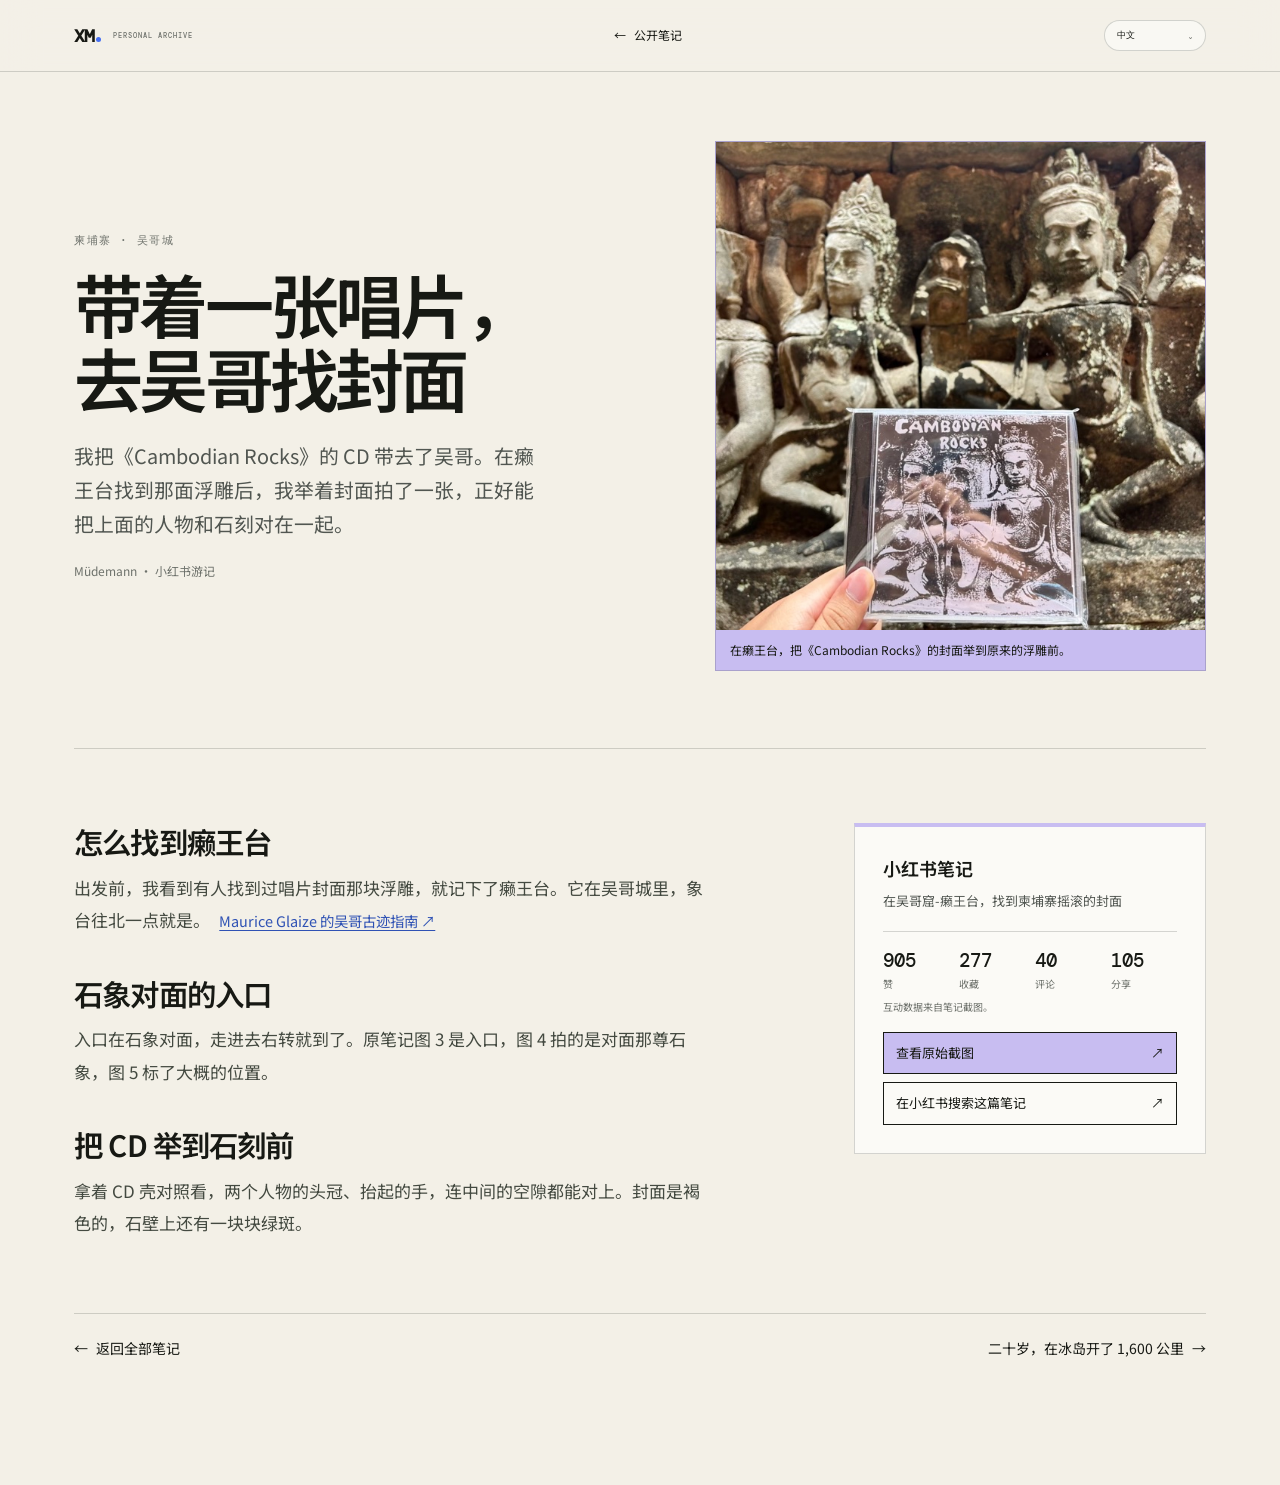
==== commit f07bd872: "Refine portfolio copy and Brunei note card" ====
--- a/notes/angkor.html
+++ b/notes/angkor.html
@@ -3,7 +3,7 @@
   <head>
     <meta charset="UTF-8" />
     <meta name="viewport" content="width=device-width, initial-scale=1.0" />
-    <meta name="description" content="我在癞王台转了个弯，找到了《Cambodian Rocks》封面上的浮雕。把 CD 举到石墙前，封面里的人物和眼前的石像对上了。" />
+    <meta name="description" content="我把《Cambodian Rocks》的 CD 带去了吴哥。在癞王台找到那面浮雕后，我举着封面拍了一张，正好能把上面的人物和石刻对在一起。" />
     <title>带着一张唱片，去吴哥找封面 · 曹轩鸣</title>
     <link rel="icon" href="../assets/favicon.svg" type="image/svg+xml" />
     <link rel="preconnect" href="https://fonts.googleapis.com" />
@@ -38,7 +38,7 @@
           <div>
             <p class="section-index" data-i18n="place">柬埔寨 · 吴哥城</p>
             <h1 id="story-title" data-i18n="title">带着一张唱片，去吴哥找封面</h1>
-            <p class="story-intro" data-i18n="intro">我在癞王台转了个弯，找到了《Cambodian Rocks》封面上的浮雕。把 CD 举到石墙前，封面里的人物和眼前的石像对上了。</p>
+            <p class="story-intro" data-i18n="intro">我把《Cambodian Rocks》的 CD 带去了吴哥。在癞王台找到那面浮雕后，我举着封面拍了一张，正好能把上面的人物和石刻对在一起。</p>
             <p class="story-byline">Müdemann <span aria-hidden="true">·</span> <span data-i18n="byline">小红书游记</span></p>
           </div>
           <figure class="story-hero-media">
@@ -51,18 +51,16 @@
         <div class="story-layout">
           <div class="story-body">
             <section>
-              <h2 data-i18n="section1">线索来自另一位博主</h2>
-              <p><span data-i18n="section1p1">去吴哥前，我看到另一位博主找到过这面浮雕，才知道唱片封面上的两尊人物就在吴哥城。要找的是癞王台，在象台的北侧。到了这一带，只差找准下到浮雕旁的那个入口。</span> <a class="story-reference" href="https://www.theangkorguide.com/text/part-two/angkorthom/leperkingterrace.htm" target="_blank" rel="noopener" data-i18n="section1p1Link">Maurice Glaize 的吴哥古迹指南 ↗</a></p>
+              <h2 data-i18n="section1">怎么找到癞王台</h2>
+              <p><span data-i18n="section1p1">出发前，我看到有人找到过唱片封面那块浮雕，就记下了癞王台。它在吴哥城里，象台往北一点就是。</span> <a class="story-reference" href="https://www.theangkorguide.com/text/part-two/angkorthom/leperkingterrace.htm" target="_blank" rel="noopener" data-i18n="section1p1Link">Maurice Glaize 的吴哥古迹指南 ↗</a></p>
             </section>
             <section>
               <h2 data-i18n="section2">石象对面的入口</h2>
-              <p data-i18n="section2p1">我在原笔记里用了三张照片交代方向。图 5 标出大致位置，图 4 是入口对面的石象，图 3 拍的就是入口。对着石象找到那个口，走进去往右拐，浮雕就在眼前。</p>
-              <p data-i18n="section2p2">到了现场，找起来很顺利。真正有用的是那尊石象和右转这两个线索，所以我把它们都留在了笔记里。</p>
+              <p data-i18n="section2p1">入口在石象对面，走进去右转就到了。原笔记图 3 是入口，图 4 拍的是对面那尊石象，图 5 标了大概的位置。</p>
             </section>
             <section>
-              <h2 data-i18n="section3">一张封面和一面石墙</h2>
-              <p data-i18n="section3p1">我把 CD 壳举到墙前拍了一张。两尊人物的头冠和抬起的手都能对上，连人物之间那一小块空隙也在同一个位置。封面是褐色的，身后的石壁上还能看见斑驳的绿痕。</p>
-              <p data-i18n="section3p2">这张照片成了笔记的第一张。再往后翻，就是下一位读者可以照着走的路。</p>
+              <h2 data-i18n="section3">把 CD 举到石刻前</h2>
+              <p data-i18n="section3p1">拿着 CD 壳对照看，两个人物的头冠、抬起的手，连中间的空隙都能对上。封面是褐色的，石壁上还有一块块绿斑。</p>
             </section>
           </div>
           <aside class="story-source" aria-labelledby="note-source-heading">
--- a/styles.css
+++ b/styles.css
@@ -230,8 +230,19 @@
 .note-shot { width: 100%; aspect-ratio: 647 / 1400; border-bottom: 1px solid var(--line); }
 .note-shot img, .photo-frame img { width: 100%; height: 100%; display: block; object-fit: cover; transition: transform .7s cubic-bezier(.2,.7,.1,1), filter .4s; }
 .note-shot:hover img, .photo-frame:hover img { transform: scale(1.025); }
-.note-shot-night { background: #08101b; }
-.note-shot-night img { object-fit: contain; }
+.note-shot-night {
+  display: flex;
+  flex-direction: column;
+  justify-content: center;
+  gap: 20px;
+  background: var(--white);
+  text-align: start;
+}
+.note-shot-night img { height: auto; }
+.night-note-heading, .night-note-excerpt { display: block; padding-inline: 18px; }
+.night-note-heading strong { display: block; margin-top: 6px; font-size: 19px; font-weight: 600; }
+.night-note-date { color: var(--muted); font-size: 12px; }
+.night-note-excerpt { color: #454842; font-size: 14px; line-height: 1.65; }
 .media-expand { position: absolute; z-index: 2; right: 10px; top: 10px; padding: 6px 8px; color: var(--ink); background: rgba(243,240,231,.9); border: 1px solid rgba(23,25,20,.55); font: 6px "DM Mono", monospace; letter-spacing: .08em; transition: color .2s, background .2s; }
 .media-trigger:hover .media-expand { color: white; background: var(--blue); }
 .note-meta { min-height: 112px; padding: 15px 16px 16px; display: flex; flex-direction: column; }
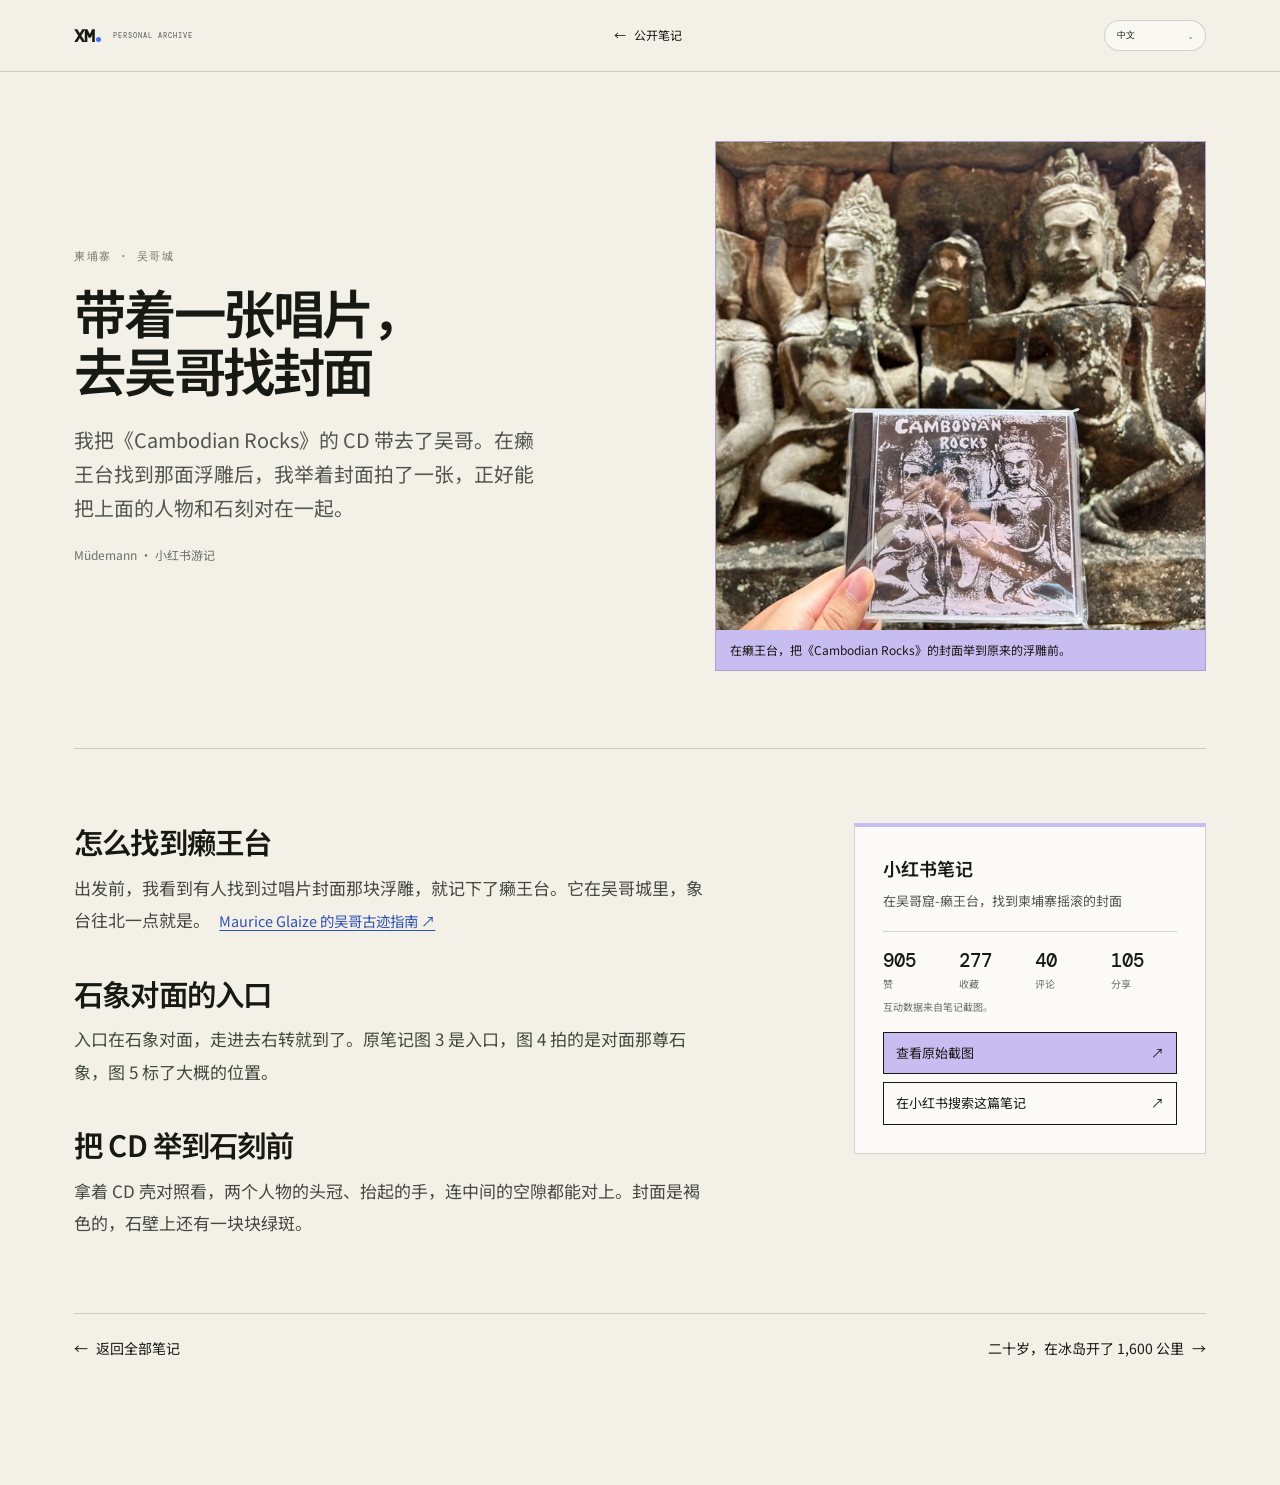
==== commit aafddd8c: "Polish mobile layout and harden portfolio controls" ====
--- a/notes/angkor.html
+++ b/notes/angkor.html
@@ -9,7 +9,7 @@
     <link rel="preconnect" href="https://fonts.googleapis.com" />
     <link rel="preconnect" href="https://fonts.gstatic.com" crossorigin />
     <link href="https://fonts.googleapis.com/css2?family=DM+Mono:wght@400;500&amp;family=Noto+Sans+SC:wght@400;500;600&amp;display=swap" rel="stylesheet" />
-    <link rel="stylesheet" href="../styles.css" />
+    <link rel="stylesheet" href="../styles.css?v=6177a80a2e" />
     <script async src="https://www.googletagmanager.com/gtag/js?id=G-6K86D0B568"></script>
     <script>
       window.dataLayer = window.dataLayer || [];
@@ -83,7 +83,7 @@
         <a href="./iceland.html" rel="next"><span data-i18n="nextStory">二十岁，在冰岛开了 1,600 公里</span><span aria-hidden="true">→</span></a>
       </nav>
     </main>
-    <script src="../language.js"></script>
+    <script src="../language.js?v=6177a80a2e"></script>
     <script src="./translations.js"></script>
   </body>
 </html>
--- a/styles.css
+++ b/styles.css
@@ -1,3 +1,5 @@
+@charset "UTF-8";
+
 :root {
   --ink: #171914;
   --paper: #f3f0e7;
@@ -11,42 +13,49 @@
   --lime: #d6ed68;
   --lilac: #c8bdf1;
   --pad: clamp(24px, 5.8vw, 92px);
+  --hero-heading-size: clamp(2.375rem, 4.8vw, 4.125rem);
+  --story-heading-size: clamp(2.125rem, 4.1vw, 3.5rem);
+  --section-heading-size: clamp(1.75rem, 3.25vw, 2.875rem);
+  --feature-heading-size: clamp(1.625rem, 2.8vw, 2.5rem);
+  --text-font: "Noto Sans SC", "PingFang SC", "Microsoft YaHei", system-ui, sans-serif;
+  --label-font: "DM Mono", "SFMono-Regular", Consolas, "PingFang SC", "Microsoft YaHei", monospace;
 }
 
 * { box-sizing: border-box; }
 html { scroll-behavior: smooth; }
-body { margin: 0; background: var(--paper); color: var(--ink); font-family: "Noto Sans SC", sans-serif; overflow-x: hidden; }
+body { margin: 0; background: var(--paper); color: var(--ink); font-family: var(--text-font); overflow-x: hidden; }
 a { color: inherit; text-decoration: none; }
 button { color: inherit; font: inherit; }
 [id] { scroll-margin-top: 82px; }
 .section { padding-left: var(--pad); padding-right: var(--pad); }
-.section-index { margin: 0; color: var(--muted); font: 500 11px "DM Mono", monospace; letter-spacing: .13em; text-transform: uppercase; }
+.section-index { margin: 0; color: var(--muted); font: 500 11px var(--label-font); letter-spacing: .13em; text-transform: uppercase; }
 
 /* Navigation */
 .nav { position: fixed; z-index: 30; inset: 0 0 auto; height: 72px; padding: 0 var(--pad); display: flex; align-items: center; border-bottom: 1px solid var(--line); background: rgba(243, 240, 231, .88); backdrop-filter: blur(18px); }
 .logo { display: flex; align-items: center; gap: 12px; }
-.logo > span { font: 600 18px "DM Mono", monospace; letter-spacing: -.08em; }
+.logo > span { font: 600 18px var(--label-font); letter-spacing: -.08em; }
 .logo > span:after { content: ""; display: inline-block; width: 5px; height: 5px; margin-left: 3px; border-radius: 50%; background: var(--blue); }
-.logo small { color: var(--muted); font: 500 7px "DM Mono", monospace; letter-spacing: .14em; }
+.logo small { color: var(--muted); font: 500 7px var(--label-font); letter-spacing: .14em; }
 .nav nav { display: flex; gap: 29px; margin: auto; font-size: 12px; }
 .nav nav a { position: relative; transition: color .2s; }
 .nav nav a:after { content: ""; position: absolute; left: 0; bottom: -8px; width: 0; height: 1px; background: currentColor; transition: width .25s; }
 .nav nav a:hover:after, .nav nav a.active:after { width: 100%; }
 .nav nav a.active { color: var(--blue); }
+.nav-toggle { display: none; }
 .language-picker { position: relative; }
-.lang { min-width: 102px; padding: 8px 12px; display: flex; justify-content: space-between; align-items: center; gap: 10px; border: 1px solid var(--line); border-radius: 100px; background: rgba(251, 250, 246, .8); font: 500 9px "DM Mono", monospace; cursor: pointer; }
+.lang { min-width: 102px; padding: 8px 12px; display: flex; justify-content: space-between; align-items: center; gap: 10px; border: 1px solid var(--line); border-radius: 100px; background: rgba(251, 250, 246, .8); font: 500 9px var(--label-font); cursor: pointer; }
 .language-menu { display: none; position: absolute; right: 0; top: 44px; width: 168px; padding: 6px; background: var(--white); border: 1px solid var(--ink); box-shadow: 5px 5px 0 var(--ink); }
 .language-picker.open .language-menu { display: block; }
 .language-menu button { width: 100%; padding: 10px 9px; display: flex; justify-content: space-between; border: 0; background: transparent; font-size: 11px; text-align: left; cursor: pointer; }
 .language-menu button:hover, .language-menu button.active { background: var(--lime); }
-.language-menu span { color: var(--muted); font: 8px "DM Mono", monospace; }
+.language-menu span { color: var(--muted); font: 8px var(--label-font); }
 
 /* Hero */
 .hero { min-height: max(760px, 100svh); padding-top: 130px; padding-bottom: 72px; position: relative; display: flex; flex-direction: column; justify-content: center; overflow: hidden; background: linear-gradient(120deg, var(--paper) 0 58%, #e9edf5 58% 100%); }
-.hero-kicker { position: relative; z-index: 4; color: var(--muted); font: 500 9px "DM Mono", monospace; letter-spacing: .11em; text-transform: uppercase; }
+.hero-kicker { position: relative; z-index: 4; color: var(--muted); font: 500 9px var(--label-font); letter-spacing: .11em; text-transform: uppercase; }
 .status-dot { display: inline-block; width: 6px; height: 6px; margin: 0 10px 1px 0; border-radius: 50%; background: var(--blue); }
 .hero-place { margin-left: 26px; }
-.hero h1 { position: relative; z-index: 4; width: 67%; margin: 38px 0 54px; font-size: clamp(48px, 6.4vw, 86px); font-weight: 600; line-height: 1.02; letter-spacing: -.075em; }
+.hero h1 { position: relative; z-index: 4; width: 67%; margin: 32px 0 42px; font-size: var(--hero-heading-size); font-weight: 600; line-height: 1.1; letter-spacing: -.055em; }
 .hero h1 em, .contact h2 em { color: var(--red); font-family: "Playfair Display", serif; font-weight: 600; }
 .scribble { position: relative; z-index: 1; white-space: nowrap; }
 .scribble:after { content: ""; position: absolute; z-index: -1; left: 1%; right: -2%; bottom: 5%; height: 10px; border-radius: 50%; background: var(--lime); transform: rotate(-1deg); }
@@ -59,9 +68,9 @@
 .hero-photo img { width: 100%; height: calc(100% - 52px); display: block; object-fit: cover; filter: saturate(.88) contrast(.96); transition: transform 1.2s cubic-bezier(.2,.7,.1,1); }
 .hero-photo:hover img { transform: scale(1.025); }
 .hero-photo figcaption { height: 52px; padding: 8px 12px; display: flex; flex-direction: column; justify-content: center; background: var(--blue-soft); }
-.hero-photo figcaption span { color: #394154; font: 7px "DM Mono", monospace; }
+.hero-photo figcaption span { color: #394154; font: 7px var(--label-font); }
 .hero-photo figcaption b { margin-top: 3px; font-size: 10px; font-weight: 600; }
-.hero-sticker { position: absolute; z-index: 6; display: flex; flex-direction: column; align-items: center; justify-content: center; text-align: center; font: 500 9px/1.5 "DM Mono", monospace; }
+.hero-sticker { position: absolute; z-index: 6; display: flex; flex-direction: column; align-items: center; justify-content: center; text-align: center; font: 500 9px/1.5 var(--label-font); }
 .sticker-one { top: 19%; right: 3.2vw; width: 78px; height: 78px; border: 1px solid var(--ink); border-radius: 50%; background: var(--paper); transform: rotate(8deg); }
 .sticker-two { right: 39vw; bottom: 13%; width: 75px; height: 64px; background: var(--lime); transform: rotate(-4deg); }
 .sticker-two { font-size: 20px; }
@@ -71,7 +80,7 @@
 /* Index */
 .explore { padding-top: 105px; padding-bottom: 125px; background: var(--white); }
 .explore-heading { margin-bottom: 48px; display: flex; align-items: end; justify-content: space-between; }
-.explore-heading h2 { margin: 13px 0 0; font-size: clamp(32px, 3.8vw, 52px); font-weight: 600; letter-spacing: -.055em; }
+.explore-heading h2 { margin: 13px 0 0; font-size: var(--section-heading-size); font-weight: 600; line-height: 1.14; letter-spacing: -.045em; }
 .explore-heading > p { max-width: 310px; margin: 0; color: var(--muted); font-size: 12px; line-height: 1.8; }
 .portal-grid { display: grid; grid-template-columns: repeat(4, 1fr); border-top: 1px solid var(--ink); border-bottom: 1px solid var(--ink); }
 .portal-card { min-height: 285px; padding: 22px; position: relative; display: flex; flex-direction: column; align-items: flex-start; overflow: hidden; border: 0; border-right: 1px solid var(--line); background: transparent; text-align: left; cursor: pointer; transition: background .3s; }
@@ -83,13 +92,13 @@
 .internship-card { --accent: var(--red); }
 .social-card { --accent: var(--blue); }
 .life-card { --accent: #8b73d4; }
-.portal-no { color: var(--muted); font: 8px "DM Mono", monospace; }
-.portal-icon { margin: auto 0; color: var(--accent); font: 500 36px "DM Mono", monospace; transition: transform .3s; }
+.portal-no { color: var(--muted); font: 8px var(--label-font); }
+.portal-icon { margin: auto 0; color: var(--accent); font: 500 36px var(--label-font); transition: transform .3s; }
 .portal-card:hover .portal-icon { transform: translateY(-5px); }
 .portal-card strong { font-size: 18px; font-weight: 600; }
 .portal-card small { margin: 6px 0 22px; color: var(--muted); font-size: 11px; line-height: 1.55; }
-.portal-card i { color: var(--muted); font: 9px "DM Mono", monospace; font-style: normal; letter-spacing: .06em; }
-.ticker { padding: 11px 0; overflow: hidden; background: var(--blue); color: white; white-space: nowrap; font: 8px "DM Mono", monospace; letter-spacing: .17em; }
+.portal-card i { color: var(--muted); font: 9px var(--label-font); font-style: normal; letter-spacing: .06em; }
+.ticker { padding: 11px 0; overflow: hidden; background: var(--blue); color: white; white-space: nowrap; font: 8px var(--label-font); letter-spacing: .17em; }
 .ticker div { width: max-content; animation: ticker 30s linear infinite; }
 .ticker i { margin: 0 28px; color: var(--lime); font-style: normal; }
 @keyframes ticker { to { transform: translateX(-50%); } }
@@ -97,54 +106,54 @@
 /* Profile */
 .intro { padding-top: 135px; padding-bottom: 150px; }
 .intro-grid { margin-top: 58px; display: grid; grid-template-columns: 1.18fr .82fr; gap: 10vw; }
-.intro h2 { margin: 0; font-size: clamp(34px, 4.2vw, 60px); font-weight: 600; line-height: 1.13; letter-spacing: -.06em; }
+.intro h2 { margin: 0; font-size: var(--section-heading-size); font-weight: 600; line-height: 1.14; letter-spacing: -.045em; }
 .intro h2 span { color: var(--blue); }
 .intro-copy > p { margin: 5px 0 48px; color: #575d56; font-size: 14px; line-height: 2; }
 .facts { padding-top: 22px; display: grid; grid-template-columns: repeat(3, 1fr); gap: 18px; border-top: 1px solid var(--line); }
-.facts strong { display: block; font: 400 26px "DM Mono", monospace; }
+.facts strong { display: block; font: 400 26px var(--label-font); }
 .facts span { display: block; margin-top: 5px; color: var(--muted); font-size: 9px; }
-.travel-fact i { display: block; margin-top: 7px; color: var(--blue); font: 6px "DM Mono", monospace; font-style: normal; transition: transform .2s; }
+.travel-fact i { display: block; margin-top: 7px; color: var(--blue); font: 6px var(--label-font); font-style: normal; transition: transform .2s; }
 .travel-fact:hover i { transform: translateX(5px); }
 
 /* Practice */
 .work { padding-top: 110px; padding-bottom: 125px; background: #1b1f1c; color: #f6f4ed; }
 .work .section-index, .section-head > p:last-child { color: #8e9791; }
 .section-head { display: flex; justify-content: space-between; }
-.section-head > p:last-child { margin: 0; font: 8px "DM Mono", monospace; letter-spacing: .09em; }
+.section-head > p:last-child { margin: 0; font: 8px var(--label-font); letter-spacing: .09em; }
 .work-intro { margin: 52px 0 80px; display: grid; grid-template-columns: 1fr .65fr; gap: 12vw; align-items: end; }
-.work-intro h2 { margin: 0; font-size: clamp(34px, 4.3vw, 60px); font-weight: 500; line-height: 1.1; letter-spacing: -.06em; }
+.work-intro h2 { margin: 0; font-size: var(--section-heading-size); font-weight: 500; line-height: 1.14; letter-spacing: -.045em; }
 .work-intro p { margin: 0 0 6px; color: #aeb5b0; font-size: 13px; line-height: 1.85; }
 .work-card { padding: 35px 0; display: grid; grid-template-columns: 48px 1fr minmax(155px, 210px); gap: 3.5vw; border-top: 1px solid rgba(255,255,255,.16); transition: padding .25s, background .25s; }
 .work-card:last-child { border-bottom: 1px solid rgba(255,255,255,.16); }
 .work-card:hover { padding-left: 12px; padding-right: 12px; background: rgba(255,255,255,.025); }
-.work-no { color: #707a74; font: 8px "DM Mono", monospace; }
-.work-meta { display: flex; justify-content: space-between; gap: 18px; color: #b4bcb6; font: 12px "DM Mono", monospace; letter-spacing: .02em; }
+.work-no { color: #707a74; font: 8px var(--label-font); }
+.work-meta { display: flex; justify-content: space-between; gap: 18px; color: #b4bcb6; font: 12px var(--label-font); letter-spacing: .02em; }
 .work-meta span:first-child { color: #f6f4ed; font-weight: 500; }
 .work-meta span { overflow-wrap: anywhere; }
 .work-meta i { font-style: normal; }
 .work h3 { margin: 15px 0; font-size: clamp(21px, 2.15vw, 30px); font-weight: 500; letter-spacing: -.035em; }
 .work-main > p { max-width: 700px; margin: 0; color: #adb4af; font-size: 13px; line-height: 1.8; }
 .tags { display: flex; flex-wrap: wrap; gap: 6px; margin-top: 18px; }
-.tags span { padding: 4px 8px; border: 1px solid #4b534e; border-radius: 30px; color: #aeb6b0; font: 7px "DM Mono", monospace; }
+.tags span { padding: 4px 8px; border: 1px solid #4b534e; border-radius: 30px; color: #aeb6b0; font: 7px var(--label-font); }
 .metric { padding-left: 27px; display: grid; align-content: center; border-left: 1px solid rgba(255,255,255,.13); }
-.metric strong { margin-top: 8px; color: #cbd7ff; font: 400 clamp(15px, 1.45vw, 21px) "DM Mono", monospace; }
+.metric strong { margin-top: 8px; color: #cbd7ff; font: 400 clamp(15px, 1.45vw, 21px) var(--label-font); }
 .metric span { color: #9aa49d; font-size: 10px; }
 
 /* Academic */
 .education { padding-top: 135px; padding-bottom: 150px; background: var(--paper); }
 .academic-intro { margin-bottom: 68px; display: grid; grid-template-columns: 150px 1fr .58fr; gap: 4vw; align-items: end; }
-.academic-intro h2 { margin: 0; font-size: clamp(33px, 4vw, 56px); font-weight: 600; line-height: 1.1; letter-spacing: -.06em; }
+.academic-intro h2 { margin: 0; font-size: var(--section-heading-size); font-weight: 600; line-height: 1.14; letter-spacing: -.045em; }
 .academic-intro h2 span { color: var(--blue); }
 .academic-intro > p:last-child { margin: 0; color: var(--muted); font-size: 11px; line-height: 1.9; }
 .edu-list article { padding: 27px 0; display: grid; grid-template-columns: 150px 1fr 1fr auto; align-items: center; border-top: 1px solid var(--line); }
 .edu-list article:last-child { border-bottom: 1px solid var(--line); }
-.edu-list time, .edu-list article > span { color: var(--muted); font: 8px "DM Mono", monospace; }
+.edu-list time, .edu-list article > span { color: var(--muted); font: 8px var(--label-font); }
 .edu-list h3 { margin: 0; font-size: 18px; font-weight: 600; }
 .edu-list p { margin: 0; color: var(--muted); font-size: 10px; }
 .course-rail { margin-top: 62px; }
 .course-rail-head { margin-bottom: 18px; display: flex; align-items: end; justify-content: space-between; gap: 24px; }
 .course-rail-head h3 { margin: 9px 0 0; font-size: 25px; font-weight: 500; letter-spacing: -.035em; }
-.course-rail-head > span { color: var(--muted); font: 9px "DM Mono", monospace; }
+.course-rail-head > span { color: var(--muted); font: 9px var(--label-font); }
 .course-track { padding: 2px 2px 17px; display: grid; grid-auto-columns: minmax(285px, 1fr); grid-auto-flow: column; gap: 10px; overflow-x: auto; overscroll-behavior-inline: contain; scroll-snap-type: x mandatory; scrollbar-color: var(--blue) rgba(23,25,20,.1); scrollbar-width: thin; }
 .course-track::-webkit-scrollbar { height: 6px; }
 .course-track::-webkit-scrollbar-track { background: rgba(23,25,20,.08); }
@@ -152,42 +161,42 @@
 .course-card { min-height: 255px; padding: 22px; position: relative; display: flex; flex-direction: column; scroll-snap-align: start; border: 1px solid var(--line); background: var(--white); }
 .course-card:nth-child(2) { background: #d9e2f8; }
 .course-card:nth-child(3) { background: #f2d5cf; }
-.course-card > span { color: var(--muted); font: 9px "DM Mono", monospace; letter-spacing: .06em; }
+.course-card > span { color: var(--muted); font: 9px var(--label-font); letter-spacing: .06em; }
 .course-card h4 { max-width: 320px; margin: auto 0 12px; font-size: 20px; font-weight: 600; line-height: 1.28; letter-spacing: -.025em; }
 .course-card p { max-width: 390px; margin: 0; color: #4e554f; font-size: 11px; line-height: 1.75; }
-.course-card b { margin-top: 17px; color: var(--muted); font: 9px "DM Mono", monospace; letter-spacing: .07em; }
+.course-card b { margin-top: 17px; color: var(--muted); font: 9px var(--label-font); letter-spacing: .07em; }
 .thesis-feature { margin-top: 78px; padding: clamp(26px, 4.2vw, 58px); color: white; background: var(--blue); }
 .thesis-title { position: relative; }
-.thesis-title > span { color: #cbd7ff; font: 7px "DM Mono", monospace; letter-spacing: .08em; }
-.thesis-title h3 { max-width: 80%; margin: 20px 0 2px; font-size: clamp(31px, 4.2vw, 58px); font-weight: 500; letter-spacing: -.06em; }
-.thesis-title > p { margin: 0; color: #d8e0fb; font: 10px "DM Mono", monospace; }
+.thesis-title > span { color: #cbd7ff; font: 7px var(--label-font); letter-spacing: .08em; }
+.thesis-title h3 { max-width: 80%; margin: 20px 0 2px; font-size: var(--feature-heading-size); font-weight: 500; line-height: 1.18; letter-spacing: -.035em; }
+.thesis-title > p { margin: 0; color: #d8e0fb; font: 10px var(--label-font); }
 .thesis-score { position: absolute; right: 0; top: 0; width: auto; height: auto; padding: 9px 11px; display: flex; flex-direction: column; align-items: flex-start; justify-content: center; border: 1px solid rgba(255,255,255,.42); }
-.thesis-score b { font: 500 8px "DM Mono", monospace; letter-spacing: .05em; }
+.thesis-score b { font: 500 8px var(--label-font); letter-spacing: .05em; }
 .thesis-score small { margin-top: 4px; color: #cbd7ff; font-size: 7px; }
 .field-model { margin: 50px 0 42px; display: grid; grid-template-columns: 1.15fr .8fr 2.2fr .8fr 1.15fr; border: 1px solid rgba(255,255,255,.45); }
 .field-model div { min-height: 95px; padding: 13px 9px; display: flex; flex-direction: column; justify-content: space-between; border-right: 1px solid rgba(255,255,255,.35); }
 .field-model div:last-child { border: 0; }
 .field-model div:nth-child(2), .field-model div:nth-child(4) { color: var(--ink); background: var(--lime); }
-.field-model span { font: 6px "DM Mono", monospace; }
+.field-model span { font: 6px var(--label-font); }
 .field-model b { font-size: 10px; }
 .thesis-details { display: grid; grid-template-columns: repeat(3, 1fr); gap: 35px; }
-.thesis-details section > span { color: var(--lime); font: 7px "DM Mono", monospace; }
+.thesis-details section > span { color: var(--lime); font: 7px var(--label-font); }
 .thesis-details h4 { margin: 14px 0 9px; font-size: 16px; font-weight: 600; line-height: 1.45; }
 .thesis-details p { margin: 0; color: #d2daf6; font-size: 11px; line-height: 1.8; }
 /* Social writing */
 .social-life { padding-top: 125px; padding-bottom: 130px; display: grid; grid-template-columns: minmax(270px, .76fr) minmax(0, 1.24fr); column-gap: clamp(42px, 6vw, 100px); row-gap: clamp(52px, 6vw, 96px); align-items: center; background: #eeeade; }
-.social-copy { container-type: inline-size; }
-.social-copy h2 { margin: 40px 0 25px; font-size: clamp(38px, 4.2vw, 66px); font-weight: 600; line-height: 1.08; letter-spacing: -.06em; text-wrap: balance; }
-.social-copy h2:lang(zh-CN) { font-size: clamp(32px, 11cqi, 66px); }
+.social-copy h2 { margin: 32px 0 20px; font-size: var(--section-heading-size); font-weight: 600; line-height: 1.14; letter-spacing: -.045em; text-wrap: balance; }
 .social-copy h2 span { color: var(--blue); font-family: "Playfair Display", serif; font-style: italic; }
 .social-copy h2:lang(zh-CN) span { white-space: nowrap; }
 .social-copy > p { max-width: 570px; margin: 0; color: #5d635d; font-size: 12px; line-height: 1.9; }
-.social-id { margin-top: 28px; padding: 12px 0; display: flex; align-items: center; gap: 14px; border-top: 1px solid var(--line); border-bottom: 1px solid var(--line); font: 8px "DM Mono", monospace; }
+.social-id { margin-top: 28px; padding: 12px 0; display: flex; align-items: center; gap: 14px; border-top: 1px solid var(--line); border-bottom: 1px solid var(--line); font: 8px var(--label-font); }
 .social-id b { font-weight: 500; }
 .copy-id { margin-left: auto; padding: 6px 9px; border: 1px solid var(--ink); background: transparent; font-size: 8px; cursor: pointer; }
 .copy-id:hover { color: white; background: var(--ink); }
+.social-account { user-select: text; }
+.social-copy .copy-status { margin-top: 8px; font-size: 13px; }
 .social-metrics { margin-top: 42px; display: flex; gap: 3.5vw; }
-.social-metrics strong { display: block; font: 400 clamp(22px, 2.7vw, 38px) "DM Mono", monospace; }
+.social-metrics strong { display: block; font: 400 clamp(1.25rem, 2.3vw, 2rem) var(--label-font); }
 .social-metrics small { color: var(--muted); font-size: 8px; }
 .story-shelf { min-width: 0; }
 .story-shelf h3 { margin: 0 0 16px; padding-bottom: 12px; border-bottom: 1px solid var(--line); font-size: 15px; font-weight: 600; }
@@ -204,14 +213,14 @@
 .story-card .story-visual--freitag img { left: -7%; width: 114%; }
 .story-card-copy { position: relative; flex: 1; padding: 16px 32px 20px 16px; border-top: 1px solid var(--line); }
 .story-card-copy p { margin: 8px 0 0; color: #5d635d; font-size: 12px; line-height: 1.6; }
-.story-card-copy .story-place { margin: 0; color: var(--muted); font: 500 10px/1.4 "DM Mono", "Noto Sans SC", monospace; letter-spacing: .04em; }
+.story-card-copy .story-place { margin: 0; color: var(--muted); font: 500 10px/1.4 var(--label-font); letter-spacing: .04em; }
 .story-card-copy h4 { margin: 7px 0 0; font-size: clamp(16px, 1.55vw, 23px); font-weight: 600; line-height: 1.25; letter-spacing: -.03em; }
-.story-card-arrow { position: absolute; right: 13px; bottom: 15px; color: var(--blue); font: 18px "DM Mono", monospace; }
+.story-card-arrow { position: absolute; right: 13px; bottom: 15px; color: var(--blue); font: 18px var(--label-font); }
 .note-gallery { grid-column: 1 / -1; min-width: 0; }
-.gallery-label { padding: 0 2px 8px; display: flex; align-items: center; justify-content: space-between; gap: 20px; border-bottom: 1px solid var(--ink); color: var(--muted); font: 10px "DM Mono", "Noto Sans SC", monospace; letter-spacing: .04em; }
+.gallery-label { padding: 0 2px 8px; display: flex; align-items: center; justify-content: space-between; gap: 20px; border-bottom: 1px solid var(--ink); color: var(--muted); font: 10px var(--label-font); letter-spacing: .04em; }
 .gallery-utility, .note-scroll-controls { display: flex; align-items: center; }
 .gallery-utility { gap: 13px; }
-.note-scroll-controls button { width: 30px; height: 25px; padding: 0; border: 1px solid var(--line); background: transparent; font: 10px "DM Mono", monospace; cursor: pointer; transition: .2s; }
+.note-scroll-controls button { width: 30px; height: 25px; padding: 0; border: 1px solid var(--line); background: transparent; font: 10px var(--label-font); cursor: pointer; transition: .2s; }
 .note-scroll-controls button + button { border-left: 0; }
 .note-scroll-controls button:hover { color: white; background: var(--blue); }
 .note-scroll-controls button:disabled { opacity: .25; cursor: default; background: transparent; color: inherit; }
@@ -243,10 +252,10 @@
 .night-note-heading strong { display: block; margin-top: 6px; font-size: 19px; font-weight: 600; }
 .night-note-date { color: var(--muted); font-size: 12px; }
 .night-note-excerpt { color: #454842; font-size: 14px; line-height: 1.65; }
-.media-expand { position: absolute; z-index: 2; right: 10px; top: 10px; padding: 6px 8px; color: var(--ink); background: rgba(243,240,231,.9); border: 1px solid rgba(23,25,20,.55); font: 6px "DM Mono", monospace; letter-spacing: .08em; transition: color .2s, background .2s; }
+.media-expand { position: absolute; z-index: 2; right: 10px; top: 10px; padding: 6px 8px; color: var(--ink); background: rgba(243,240,231,.9); border: 1px solid rgba(23,25,20,.55); font: 6px var(--label-font); letter-spacing: .08em; transition: color .2s, background .2s; }
 .media-trigger:hover .media-expand { color: white; background: var(--blue); }
 .note-meta { min-height: 112px; padding: 15px 16px 16px; display: flex; flex-direction: column; }
-.note-meta > span, .note-meta p { margin: 0; color: var(--muted); font: 7px "DM Mono", monospace; }
+.note-meta > span, .note-meta p { margin: 0; color: var(--muted); font: 7px var(--label-font); }
 .note-meta h3 { margin: 11px 0 auto; font-size: 14px; font-weight: 600; line-height: 1.42; }
 .note-meta p { padding-top: 11px; }
 
@@ -260,7 +269,7 @@
 .story-back:hover, .story-next a:hover { color: var(--blue); }
 .story-main { max-width: 1440px; margin-inline: auto; padding-top: clamp(100px, 11vw, 158px); padding-bottom: clamp(56px, 8vw, 112px); }
 .story-hero { display: grid; grid-template-columns: minmax(0, 1.15fr) minmax(0, 1fr); align-items: center; gap: clamp(32px, 6vw, 94px); padding-bottom: clamp(36px, 6vw, 80px); border-bottom: 1px solid var(--line); }
-.story-hero h1 { margin: 18px 0 24px; font-size: clamp(38px, 5.4vw, 80px); font-weight: 600; line-height: 1.08; letter-spacing: -.055em; text-wrap: balance; overflow-wrap: anywhere; }
+.story-hero h1 { margin: 18px 0 24px; font-size: var(--story-heading-size); font-weight: 600; line-height: 1.12; letter-spacing: -.045em; text-wrap: balance; overflow-wrap: anywhere; }
 .story-intro { max-width: 42ch; margin: 0; color: #515651; font-size: clamp(16px, 1.55vw, 21px); line-height: 1.7; }
 .story-byline { margin: 22px 0 0; color: var(--muted); font-size: 12px; }
 .story-hero-media { min-width: 0; margin: 0; border: 1px solid var(--line); background: var(--story-accent); }
@@ -281,7 +290,7 @@
 .story-original-title { margin: 0; color: #515651; font-size: 13px; line-height: 1.55; }
 .story-stats { display: grid; grid-template-columns: repeat(4, minmax(0, 1fr)); gap: 10px; margin: 20px 0 8px; padding-top: 16px; border-top: 1px solid var(--line); }
 .story-stats div { display: flex; flex-direction: column-reverse; gap: 4px; }
-.story-stats dd { margin: 0; font: 500 19px "DM Mono", monospace; }
+.story-stats dd { margin: 0; font: 500 19px var(--label-font); }
 .story-stats dt, .story-stats-source { color: var(--muted); font-size: 10px; line-height: 1.45; }
 .story-stats dt { overflow-wrap: anywhere; }
 .story-stats-source { margin: 0 0 18px; }
@@ -302,14 +311,14 @@
 .life { padding-top: 130px; padding-bottom: 140px; color: white; background: #171b18; }
 .life .section-index { color: #7f8983; }
 .life-head { margin-bottom: 66px; display: grid; grid-template-columns: 150px 1fr .58fr; gap: 4vw; align-items: end; }
-.life-head h2 { margin: 0; font-size: clamp(38px, 5.1vw, 73px); font-weight: 500; line-height: 1; letter-spacing: -.06em; }
+.life-head h2 { margin: 0; font-size: var(--section-heading-size); font-weight: 500; line-height: 1.14; letter-spacing: -.045em; }
 .life-head em { color: var(--lime); font-family: "Playfair Display", serif; }
 .life-head > p:last-child { margin: 0; color: #9fa7a1; font-size: 10px; line-height: 1.9; }
 .life-collage { display: grid; grid-template-columns: repeat(3, 1fr); gap: 10px; }
 .life-tile { min-width: 0; padding: 23px; position: relative; overflow: hidden; }
 .photo-journal { min-width: 0; margin: 0 0 60px; grid-column: 1 / -1; }
 .photo-journal-head { margin-bottom: 18px; padding-bottom: 17px; display: flex; align-items: end; justify-content: space-between; gap: 30px; border-bottom: 1px solid #454d48; }
-.photo-journal-head span { color: #838d87; font: 7px "DM Mono", monospace; letter-spacing: .1em; }
+.photo-journal-head span { color: #838d87; font: 7px var(--label-font); letter-spacing: .1em; }
 .photo-journal-head h3 { margin: 8px 0 0; font-size: clamp(20px, 2.3vw, 32px); font-weight: 500; letter-spacing: -.035em; }
 .photo-journal-head p { max-width: 320px; margin: 0; color: #939d97; font-size: 9px; line-height: 1.7; }
 .photo-atlas { display: grid; grid-template-columns: repeat(12, minmax(0, 1fr)); grid-template-rows: clamp(270px, 24vw, 350px) clamp(190px, 17vw, 250px); gap: 10px; }
@@ -326,28 +335,31 @@
 .photo-barcelona img { object-position: 48% 50%; }
 .photo-allianz img { object-position: 47% 52%; }
 .photo-frame:after { content: ""; position: absolute; z-index: 1; inset: 42% 0 0; pointer-events: none; background: linear-gradient(transparent, rgba(9,12,10,.78)); }
-.frame-no { position: absolute; z-index: 2; left: 11px; top: 11px; padding: 6px 8px; color: white; background: rgba(14,18,15,.63); font: 6px "DM Mono", monospace; letter-spacing: .08em; }
+.frame-no { position: absolute; z-index: 2; left: 11px; top: 11px; padding: 6px 8px; color: white; background: rgba(14,18,15,.63); font: 6px var(--label-font); letter-spacing: .08em; }
 .photo-frame figcaption { position: absolute; z-index: 2; right: 15px; bottom: 14px; left: 15px; display: flex; flex-direction: column; pointer-events: none; }
-.photo-frame figcaption span { color: #c0c7c2; font: 6px "DM Mono", monospace; letter-spacing: .08em; }
+.photo-frame figcaption span { color: #c0c7c2; font: 6px var(--label-font); letter-spacing: .08em; }
 .photo-frame figcaption b { margin-top: 5px; color: white; font-size: 11px; font-weight: 500; line-height: 1.45; }
 .tile-map { grid-column: 1 / -1; min-height: 620px; padding: clamp(19px, 3vw, 36px); overflow: visible; background: #262c28; }
 .travel-map-head { position: relative; z-index: 3; display: flex; justify-content: space-between; align-items: center; gap: 25px; }
 .map-count { display: flex; align-items: center; gap: 16px; }
-.map-count > strong { color: var(--lime); font: 400 clamp(50px, 6.5vw, 88px) "DM Mono", monospace; }
+.map-count > strong { color: var(--lime); font: 400 clamp(2.375rem, 4.6vw, 3.75rem) var(--label-font); }
 .map-count > span { display: flex; flex-direction: column; }
 .map-count b { font-size: 13px; }
-.map-count small { margin-top: 4px; color: #89928c; font: 6px "DM Mono", monospace; }
+.map-count small { margin-top: 4px; color: #89928c; font: 6px var(--label-font); }
 .year-filters { display: flex; flex-wrap: wrap; gap: 6px; }
-.year-filters button { padding: 7px 11px; border: 1px solid #5b645e; border-radius: 100px; background: transparent; color: #b8c0bb; font: 8px "DM Mono", monospace; cursor: pointer; transition: .2s; }
+.year-filters button { padding: 7px 11px; border: 1px solid #5b645e; border-radius: 100px; background: transparent; color: #b8c0bb; font: 8px var(--label-font); cursor: pointer; transition: .2s; }
 .year-filters button i { margin-left: 2px; opacity: .5; font-style: normal; }
 .year-filters button:hover, .year-filters button.active { color: var(--ink); border-color: var(--lime); background: var(--lime); }
 .map-stage { width: 100%; margin: 4px 0 -5px; position: relative; }
 .world-map { width: 100%; height: auto; display: block; overflow: visible; }
-.travel-dot { cursor: pointer; transform-box: fill-box; transform-origin: center; transition: opacity .25s, transform .25s; }
-.travel-dot:hover, .travel-dot:focus { outline: none; transform: scale(1.9); }
+.travel-dot { cursor: pointer; transition: opacity .25s; }
+.travel-dot:focus { outline: none; }
 .travel-dot.dimmed { opacity: .07; pointer-events: none; }
-.travel-dot .pulse { opacity: 0; fill: currentColor; transform: scale(.8); transform-box: fill-box; transform-origin: center; transition: opacity .2s, transform .2s; }
-.travel-dot:hover .pulse, .travel-dot:focus .pulse { opacity: .22; transform: scale(2.1); }
+.travel-dot .core, .travel-dot .pulse { pointer-events: none; transform-box: fill-box; transform-origin: center; }
+.travel-dot .core { transition: transform .25s; }
+.travel-dot.active .core { transform: scale(1.9); }
+.travel-dot .pulse { opacity: 0; fill: currentColor; transform: scale(.8); transition: opacity .2s, transform .2s; }
+.travel-dot.active .pulse { opacity: .22; transform: scale(2.1); }
 .travel-dot[data-year="2023"] { color: var(--red); }
 .travel-dot[data-year="2023"] .core, .dot-2023 { fill: var(--red); background: var(--red); }
 .travel-dot[data-year="2024"] { color: var(--lime); }
@@ -359,48 +371,50 @@
 .travel-dot.home { color: white; }
 .travel-dot.home .core { fill: #262c28; stroke: white; stroke-width: 3; }
 .travel-dot.home .pulse { opacity: .13; fill: white; transform: scale(1.45); }
-.map-tooltip { position: absolute; z-index: 5; left: 0; top: 0; opacity: 0; padding: 7px 9px; transform: translate(-50%, calc(-100% - 11px)); pointer-events: none; white-space: nowrap; color: var(--ink); background: var(--lime); border: 1px solid var(--ink); box-shadow: 3px 3px 0 var(--ink); font-size: 9px; transition: opacity .15s; }
+.map-tooltip { position: absolute; z-index: 5; left: 0; top: 0; max-width: calc(100% - 8px); width: max-content; opacity: 0; padding: 7px 9px; transform: translate(-50%, calc(-100% - 8px)); pointer-events: none; overflow-wrap: anywhere; color: var(--ink); background: var(--lime); border: 1px solid var(--ink); box-shadow: 3px 3px 0 var(--ink); font-size: 12px; transition: opacity .15s; }
 .map-tooltip.visible { opacity: 1; }
+.map-tooltip.below { transform: translate(-50%, 8px); }
 .map-tooltip b { display: block; font-weight: 600; }
-.map-tooltip span { font: 6px "DM Mono", monospace; }
+.map-tooltip span { font: 10px var(--label-font); }
 .map-footer { position: relative; z-index: 3; padding-top: 15px; display: flex; justify-content: space-between; align-items: center; gap: 20px; border-top: 1px solid #454d48; }
 .map-legend { display: flex; flex-wrap: wrap; gap: 15px; }
-.map-legend > span { display: flex; align-items: center; gap: 5px; color: #aeb5b1; font: 6px "DM Mono", monospace; }
+.map-legend > span { display: flex; align-items: center; gap: 5px; color: #aeb5b1; font: 6px var(--label-font); }
 .map-legend b { font-weight: 400; }
 .legend-dot { width: 6px; height: 6px; display: inline-block; border-radius: 50%; }
 .legend-home { width: 7px; height: 7px; display: inline-block; border: 1.5px solid white; border-radius: 50%; }
-.country-list-toggle { padding: 0; border: 0; background: transparent; color: white; white-space: nowrap; font: 7px "DM Mono", monospace; cursor: pointer; }
+.country-list-toggle { padding: 0; border: 0; background: transparent; color: white; white-space: nowrap; font: 7px var(--label-font); cursor: pointer; }
 .country-list-toggle i { margin-left: 5px; color: var(--lime); font-size: 13px; font-style: normal; }
 .country-list { margin-top: 20px; padding-top: 20px; grid-template-columns: repeat(4, 1fr); gap: 7px 18px; border-top: 1px solid #454d48; }
 .country-list.open { display: grid; }
 .country-list div { padding-bottom: 5px; display: flex; justify-content: space-between; gap: 8px; border-bottom: 1px solid #38403b; color: #c3cac6; font-size: 8px; }
-.country-list time { color: #79837d; font: 6px "DM Mono", monospace; }
+.country-list time { color: #79837d; font: 6px var(--label-font); }
 .tile-football, .tile-language, .tile-note { min-height: 235px; }
 .tile-football { color: var(--ink); background: var(--lime); }
 .tile-football > span { font-size: 40px; }
 .tile-football h3 { max-width: 280px; margin: 7px 0 5px; font-size: 19px; line-height: 1.24; }
 .tile-football p, .tile-language p { margin: 0; font-size: 9px; line-height: 1.65; }
 .tile-language { color: var(--ink); background: #bdcff2; }
-.tile-language > span { font: 7px "DM Mono", monospace; }
+.tile-language > span { font: 7px var(--label-font); }
 .tile-language h3 { margin: 67px 0 7px; font-size: 21px; }
 .tile-note { color: var(--ink); background: var(--red); }
-.tile-note small, .tile-note span { font: 7px "DM Mono", monospace; }
+.tile-note small, .tile-note span { font: 7px var(--label-font); }
 .tile-note p { margin: 26px 0; font-size: 23px; font-weight: 500; line-height: 1.35; }
 
 /* Shared photo viewer */
 body.lightbox-open { overflow: hidden; }
-.media-lightbox { width: 100vw; max-width: none; height: 100dvh; max-height: none; margin: 0; padding: 0; overflow: hidden; border: 0; color: white; background: rgba(12, 14, 12, .96); }
+.media-lightbox { width: 100vw; max-width: none; height: 100vh; height: 100dvh; max-height: none; margin: 0; padding: 0; overflow: hidden; border: 0; color: white; background: rgba(12, 14, 12, .96); }
 .media-lightbox::backdrop { background: rgba(12, 14, 12, .86); backdrop-filter: blur(9px); }
 .media-lightbox[open] { display: grid; place-items: center; animation: lightbox-in .22s ease-out; }
 .lightbox-shell { width: 100%; height: 100%; padding: 52px clamp(18px, 4vw, 64px) 17px; position: relative; display: grid; grid-template-rows: minmax(0, 1fr) auto; }
 .lightbox-shell > figure { min-width: 0; min-height: 0; margin: 0; display: flex; flex-direction: column; align-items: center; justify-content: center; gap: 12px; }
 .lightbox-image { max-width: 100%; max-height: calc(100dvh - 132px); width: auto; height: auto; display: block; object-fit: contain; opacity: 1; box-shadow: 0 20px 70px rgba(0,0,0,.38); transition: opacity .18s; }
 .lightbox-image.loading { opacity: .25; }
+.lightbox-image[hidden] { display: none; }
 .lightbox-shell figcaption { min-height: 16px; color: #d6dbd7; font-size: 10px; letter-spacing: .02em; text-align: center; }
-.lightbox-close { width: 34px; height: 34px; padding: 0; position: absolute; z-index: 3; top: 14px; right: clamp(18px, 4vw, 64px); border: 1px solid rgba(255,255,255,.4); border-radius: 50%; color: white; background: transparent; font: 300 22px/1 "DM Mono", monospace; cursor: pointer; transition: .2s; }
+.lightbox-close { width: 34px; height: 34px; padding: 0; position: absolute; z-index: 3; top: 14px; right: clamp(18px, 4vw, 64px); border: 1px solid rgba(255,255,255,.4); border-radius: 50%; color: white; background: transparent; font: 300 22px/1 var(--label-font); cursor: pointer; transition: .2s; }
 .lightbox-close:hover { color: var(--ink); border-color: var(--lime); background: var(--lime); transform: rotate(8deg); }
 .lightbox-bar { min-height: 39px; margin-top: 7px; display: flex; align-items: end; justify-content: space-between; border-top: 1px solid rgba(255,255,255,.2); }
-.lightbox-count { color: #8e9891; font: 7px "DM Mono", monospace; letter-spacing: .1em; }
+.lightbox-count { color: #8e9891; font: 7px var(--label-font); letter-spacing: .1em; }
 .lightbox-nav { display: flex; }
 .lightbox-nav button { width: 47px; height: 31px; border: 1px solid rgba(255,255,255,.28); border-bottom: 0; color: white; background: transparent; cursor: pointer; transition: .2s; }
 .lightbox-nav button + button { border-left: 0; }
@@ -410,29 +424,50 @@
 /* Toolbox & contact */
 .skills { padding-top: 115px; padding-bottom: 130px; background: var(--paper-deep); }
 .skill-cloud { margin: 48px 0 70px; display: flex; flex-wrap: wrap; gap: 8px; }
-.skill-cloud span { padding: 11px 17px; border: 1px solid #a6aaa3; border-radius: 100px; font: 11px "DM Mono", monospace; transition: .2s; }
+.skill-cloud span { padding: 11px 17px; border: 1px solid #a6aaa3; border-radius: 100px; font: 11px var(--label-font); transition: .2s; }
 .skill-cloud span:hover { color: white; border-color: var(--blue); background: var(--blue); transform: translateY(-2px); }
 .project-link { padding: 25px 0; display: flex; justify-content: space-between; align-items: center; border-top: 1px solid #aaaea7; border-bottom: 1px solid #aaaea7; font-size: 18px; }
-.project-link small { display: block; margin-bottom: 6px; color: var(--muted); font: 7px "DM Mono", monospace; }
+.project-link small { display: block; margin-bottom: 6px; color: var(--muted); font: 7px var(--label-font); }
 .project-link b { color: var(--blue); font-size: 27px; transition: transform .25s; }
 .project-link:hover b { transform: translate(5px, -5px); }
-.contact { min-height: 80vh; padding-top: 105px; display: flex; flex-direction: column; color: white; background: var(--blue); }
+.contact { padding-top: clamp(3.5rem, 6.4vw, 6rem); display: flex; flex-direction: column; color: white; background: var(--blue); }
 .contact .section-index { color: #c9d5ff; }
-.contact h2 { margin: 52px 0; font-size: clamp(46px, 7.2vw, 102px); font-weight: 500; line-height: 1; letter-spacing: -.065em; }
+.contact h2 { max-width: min(100%, 36ch); margin: 24px 0 28px; font-size: var(--feature-heading-size); font-weight: 500; line-height: 1.2; letter-spacing: -.035em; text-wrap: balance; }
 .contact h2 em { color: var(--lime); }
-.contact-link { align-self: flex-start; padding: 13px 16px; border: 1px solid rgba(255,255,255,.55); color: white; font: clamp(15px, 1.8vw, 25px) "DM Mono", monospace; transition: color .2s, background .2s, border-color .2s; }
+.contact-links { display: flex; flex-wrap: wrap; gap: 10px; }
+.contact-link { align-self: flex-start; max-width: 100%; padding: 12px 15px; border: 1px solid rgba(255,255,255,.55); color: white; font: 400 clamp(.875rem, 1.15vw, 1rem)/1.45 var(--label-font); transition: color .2s, background .2s, border-color .2s; }
 .contact-link [aria-hidden] { display: inline-block; transition: transform .2s; }
 .contact-link:hover { color: var(--ink); border-color: var(--lime); background: var(--lime); }
 .contact-link:hover [aria-hidden] { transform: translate(5px, -5px); }
-footer { margin-top: auto; padding: 23px 0; display: flex; justify-content: space-between; gap: 18px; border-top: 1px solid rgba(255,255,255,.35); font: 7px "DM Mono", monospace; }
+footer { margin-top: clamp(3rem, 5vw, 5rem); padding: 23px 0; display: flex; justify-content: space-between; gap: 18px; border-top: 1px solid rgba(255,255,255,.35); font: 7px var(--label-font); }
 
 /* Motion */
-.reveal { opacity: 0; transform: translateY(20px); transition: opacity .7s ease, transform .7s ease; }
-.reveal.visible { opacity: 1; transform: none; }
+.js-reveal .reveal { opacity: 0; transform: translateY(20px); transition: opacity .7s ease, transform .7s ease; }
+.js-reveal .reveal.visible, .js-reveal .reveal:focus-within { opacity: 1; transform: none; }
 
 @media (max-width: 980px) {
   .nav nav { display: none; }
+  .nav nav.open {
+    position: absolute;
+    inset: calc(100% + 6px) var(--pad) auto;
+    display: grid;
+    grid-template-columns: repeat(2, minmax(0, 1fr));
+    gap: 4px;
+    max-height: min(65vh, 24rem);
+    padding: 8px;
+    overflow: auto;
+    border: 1px solid var(--line);
+    background: var(--white);
+    box-shadow: 0 8px 20px rgba(23,25,20,.16);
+  }
+  .nav nav a { display: flex; align-items: center; min-height: 44px; padding: 8px 11px; font-size: 14px; line-height: 1.35; }
+  .nav nav a:after { display: none; }
+  .nav nav a.active { background: var(--paper); }
+  .nav-toggle, .lang { min-height: 44px; font: 500 12px var(--label-font); }
+  .js-navigation .nav-toggle { display: inline-flex; align-items: center; margin-inline-start: 8px; padding: 8px 11px; border: 1px solid var(--line); border-radius: 100px; background: var(--white); cursor: pointer; }
+  .nav-toggle[aria-expanded="true"] { border-color: var(--blue); color: var(--blue); }
   .language-picker { margin-left: auto; }
+  .language-menu button { min-height: 44px; font-size: 14px; }
   .hero { background: linear-gradient(120deg, var(--paper) 0 65%, #e9edf5 65%); }
   .hero h1 { width: 78%; }
   .hero-photo { right: 4vw; width: 38vw; height: 48vh; min-height: 420px; opacity: .72; }
@@ -452,6 +487,7 @@
   .edu-list article > span { display: none; }
   .course-rail { margin-top: 48px; }
   .course-track { grid-auto-columns: minmax(280px, 72vw); }
+  .year-filters button { min-height: 44px; padding: 6px 10px; font-size: 12px; }
   .social-life { grid-template-columns: 1fr; }
   .note-card { flex-basis: clamp(230px, 34vw, 285px); }
   .life-collage { grid-template-columns: 1fr 1fr; grid-template-rows: auto auto; }
@@ -461,27 +497,33 @@
   .country-list { grid-template-columns: repeat(3, 1fr); }
 }
 
+@media (max-width: 620px), (max-width: 980px) and (max-height: 540px) {
+  .hero { min-height: 0; padding-top: 100px; padding-bottom: 40px; background: var(--paper); }
+  .hero-kicker { font-size: 11px; }
+  .hero h1 { width: 100%; margin: 24px 0 18px; font-size: clamp(2rem, 8.6vw, 2.375rem); }
+  .hero-place { display: none; }
+  .hero-photo { position: relative; inset: auto; width: 100%; height: auto; min-height: 0; margin-top: 24px; opacity: 1; }
+  .hero-photo img { height: auto; aspect-ratio: 1586 / 992; }
+  .hero-photo figcaption { height: auto; }
+  .hero-photo figcaption b { font-size: 12px; line-height: 1.35; }
+  .hero-bottom { width: 100%; align-items: center; gap: 14px; }
+  .hero-bottom p { font-size: 15px; line-height: 1.65; }
+  .round-link { flex: 0 0 44px; height: 44px; }
+  .hero-sticker { display: none; }
+}
+
 @media (max-width: 620px) {
   .nav { height: 64px; }
   .logo small { display: none; }
-  .hero { min-height: 760px; padding-top: 105px; background: var(--paper); }
-  .hero h1 { width: 100%; margin: 28px 0 38px; font-size: 45px; }
-  .hero-place { display: none; }
-  .hero-photo { right: 0; bottom: 10%; width: 64vw; height: 38vh; min-height: 310px; opacity: .5; }
-  .hero-photo figcaption b { line-height: 1.35; overflow-wrap: anywhere; }
-  .hero-bottom { width: 78%; }
-  .hero-bottom p { font-size: 11px; }
-  .sticker-one { display: none; }
-  .sticker-two { right: auto; left: 22px; bottom: 8%; }
   .explore { padding-top: 80px; padding-bottom: 90px; }
   .explore-heading { display: block; }
   .explore-heading > p { margin-top: 18px; }
   .portal-grid { grid-template-columns: 1fr; }
-  .portal-card { min-height: 190px; border-right: 0; border-bottom: 1px solid var(--line); }
+  .portal-card { min-height: 0; padding: 16px; border-right: 0; border-bottom: 1px solid var(--line); }
   .portal-card:last-child { border-bottom: 0; }
-  .portal-icon { margin: 30px 0; }
+  .portal-icon { margin: 12px 0; font-size: 27px; }
+  .portal-card small { margin-bottom: 12px; font-size: 13px; }
   .intro { padding-top: 90px; padding-bottom: 100px; }
-  .intro h2 { font-size: 38px; }
   .facts { gap: 8px; }
   .facts strong { font-size: 22px; }
   .work { padding-top: 80px; padding-bottom: 90px; }
@@ -491,6 +533,7 @@
   .work-meta { align-items: flex-start; flex-wrap: wrap; gap: 6px 15px; line-height: 1.5; }
   .work-meta span:last-child { color: #939c96; }
   .metric { margin-top: 20px; display: grid; grid-template-columns: auto 1fr; }
+  .intro-copy > p, .work-intro p, .work-main > p, .academic-intro > p:last-child, .social-copy > p:not(.section-index):not(.copy-status), .life-head > p:last-child { font-size: 15px; line-height: 1.65; }
   .education { padding-top: 90px; padding-bottom: 100px; }
   .academic-intro { margin-bottom: 40px; }
   .edu-list article { grid-template-columns: 1fr; gap: 6px; }
@@ -498,6 +541,7 @@
   .course-rail-head > span { display: block; margin-top: 12px; }
   .course-card { min-height: 270px; padding: 19px; }
   .course-card h4 { font-size: 18px; }
+  .course-card p, .thesis-details p, .story-card-copy p:not(.story-place) { font-size: 14px; }
   .thesis-title h3 { max-width: 100%; margin-top: 78px; }
   .thesis-score { width: auto; height: auto; }
   .field-model { grid-template-columns: 1fr; }
@@ -506,12 +550,14 @@
   .social-life { padding-top: 64px; padding-bottom: 95px; row-gap: 36px; }
   .social-copy h2 { margin: 24px 0 16px; }
   .social-id { margin-top: 20px; flex-wrap: wrap; }
-  .copy-id { margin-left: 0; }
+  .social-id { font-size: 12px; }
+  .copy-id { min-height: 44px; margin-left: auto; padding-inline: 12px; font-size: 13px; }
   .social-metrics { margin-top: 24px; justify-content: space-between; gap: 8px; }
   .story-grid { grid-template-columns: 1fr; }
   .story-card .story-visual { aspect-ratio: 2 / 1; }
   .story-card-copy h4 { font-size: 20px; }
   .gallery-utility > span { display: none; }
+  .note-scroll-controls button { width: 44px; height: 44px; font-size: 16px; }
   .note-stack { width: calc(100% + var(--pad)); padding-right: var(--pad); }
   .note-card { flex-basis: min(78vw, 292px); }
   .life { padding-top: 90px; padding-bottom: 100px; }
@@ -527,28 +573,31 @@
   .photo-barcelona, .photo-allianz { grid-column: auto; aspect-ratio: 3 / 4; }
   .photo-seagulls img { object-position: 55% 42%; }
   .photo-frame figcaption { right: 10px; bottom: 10px; left: 10px; }
-  .photo-frame figcaption b { font-size: 9px; }
+  .photo-frame figcaption b { font-size: 12px; }
   .photo-frame .media-expand { display: none; }
   .travel-map-head { display: block; }
   .year-filters { margin-top: 15px; }
-  .year-filters button { padding: 6px 8px; }
   .map-stage { width: calc(100% + 14px); margin: 16px -7px 4px; }
   .map-footer { display: block; }
   .map-legend { gap: 9px; }
-  .country-list-toggle { margin-top: 15px; }
-  .country-list.open { grid-template-columns: 1fr 1fr; }
+  .country-list-toggle { min-height: 44px; margin-top: 8px; font-size: 13px; }
+  .country-list.open { grid-template-columns: repeat(2, minmax(0, 1fr)); }
+  .country-list div { font-size: 12px; }
+  .country-list div span { min-width: 0; overflow-wrap: anywhere; }
+  .country-list time { font-size: 10px; }
   .tile-football, .tile-language, .tile-note { min-height: 210px; }
-  .contact { min-height: 72vh; }
-  .contact h2 { font-size: 45px; }
-  .contact-link { padding: 11px 13px; font-size: 13px; }
+  .contact-link { padding: 11px 13px; }
   footer { flex-wrap: wrap; }
-  .lightbox-shell { padding: 48px 12px 11px; }
-  .lightbox-close { top: 10px; right: 12px; }
-  .lightbox-image { max-height: calc(100dvh - 125px); }
+  .lightbox-shell { padding: 60px 12px max(12px, env(safe-area-inset-bottom)); }
+  .lightbox-close { width: 44px; height: 44px; top: 8px; right: 12px; }
+  .lightbox-image { max-height: calc(100vh - 160px); max-height: calc(100dvh - 160px); }
+  .lightbox-shell figcaption { font-size: 13px; line-height: 1.4; }
+  .lightbox-nav button { min-height: 44px; }
+  .lightbox-count { font-size: 11px; }
 }
 
 @media (prefers-reduced-motion: reduce) {
   html { scroll-behavior: auto; }
   *, *:before, *:after { animation-duration: .01ms !important; animation-iteration-count: 1 !important; transition-duration: .01ms !important; }
-  .reveal { opacity: 1; transform: none; }
+  .js-reveal .reveal { opacity: 1; transform: none; }
 }
